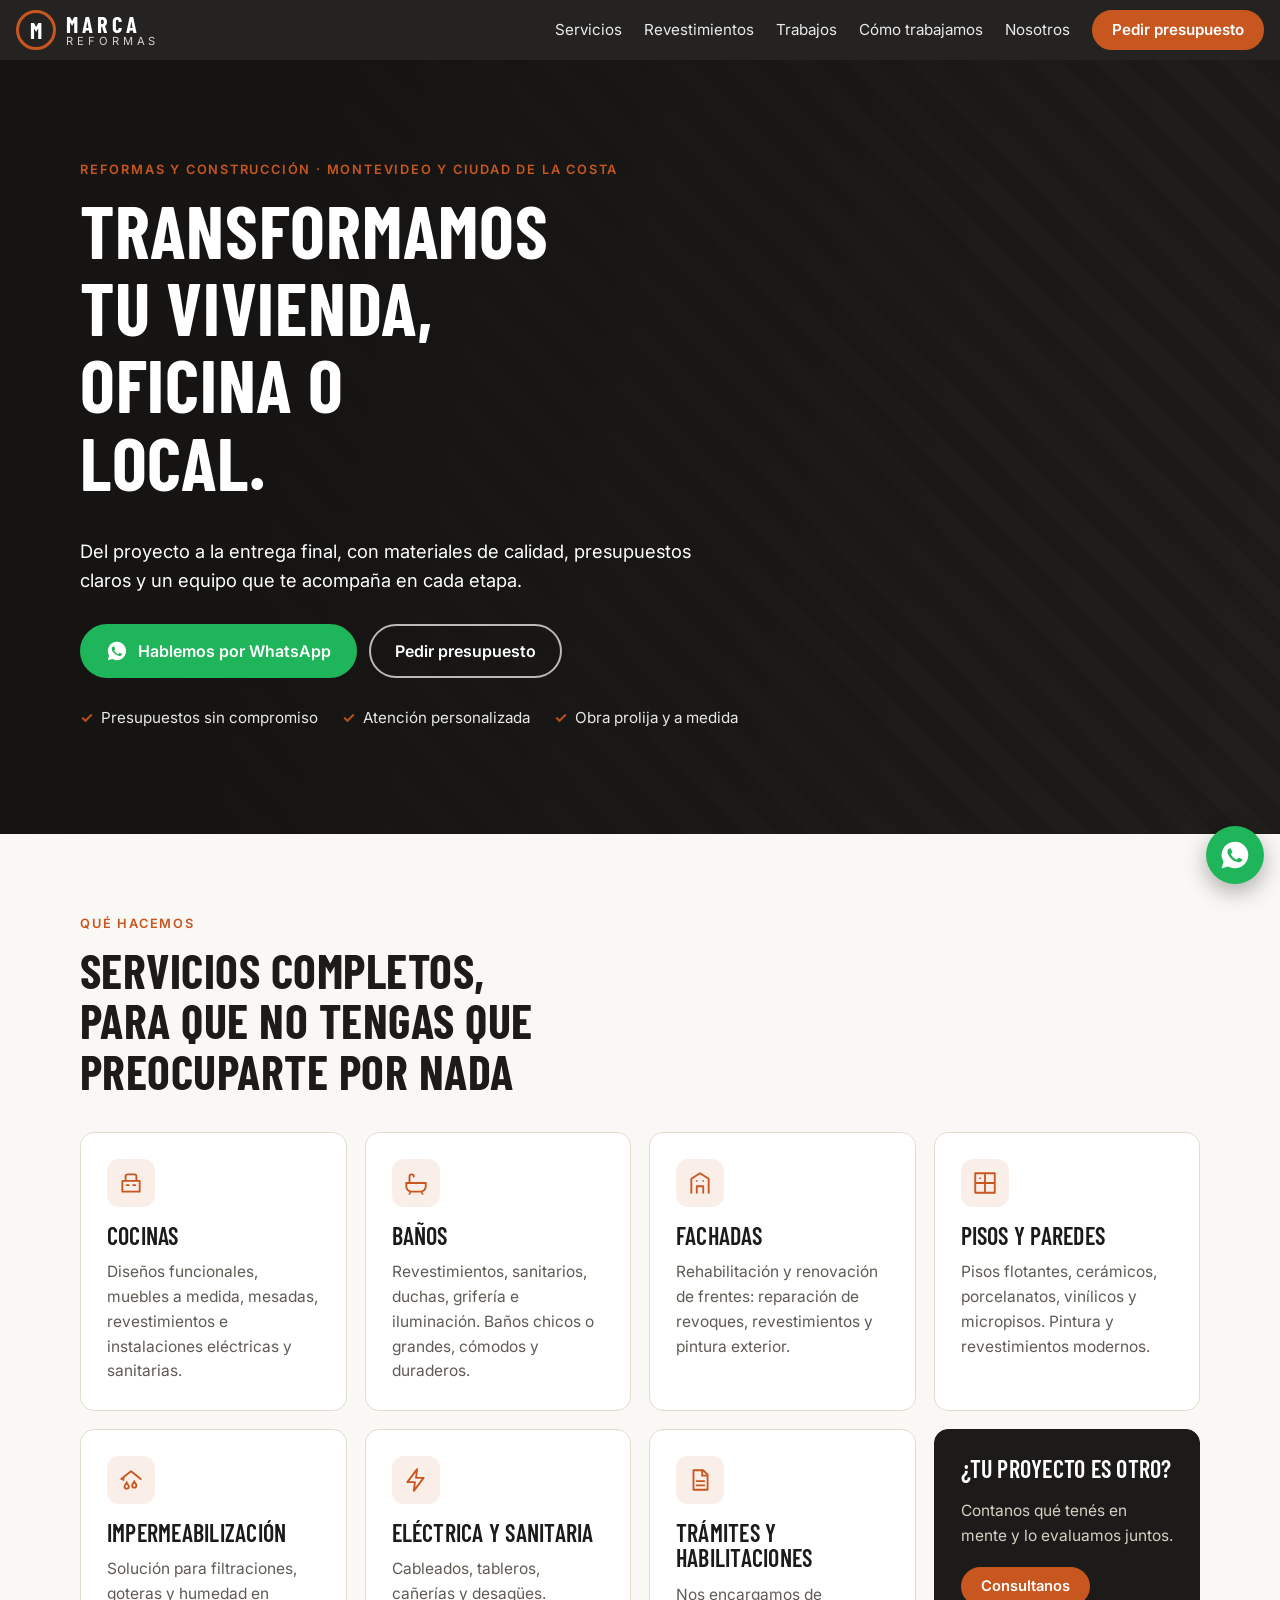
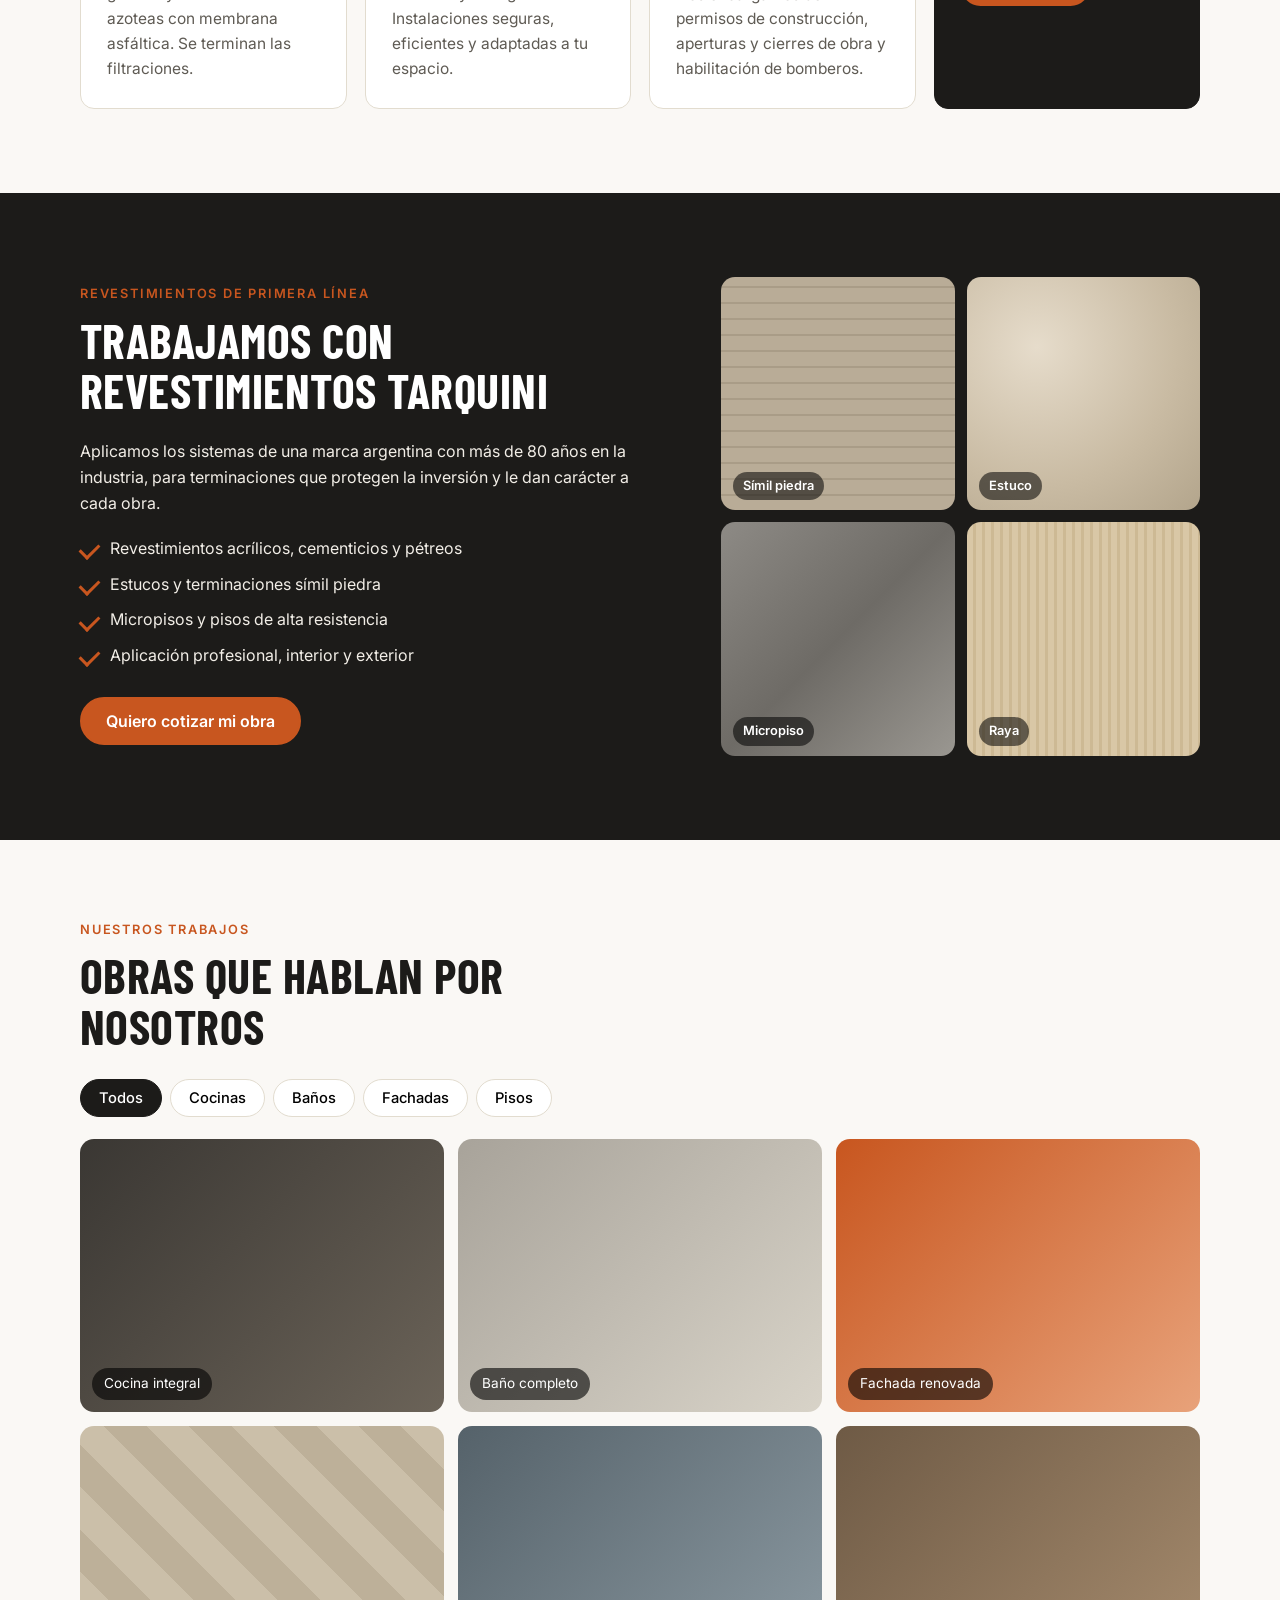
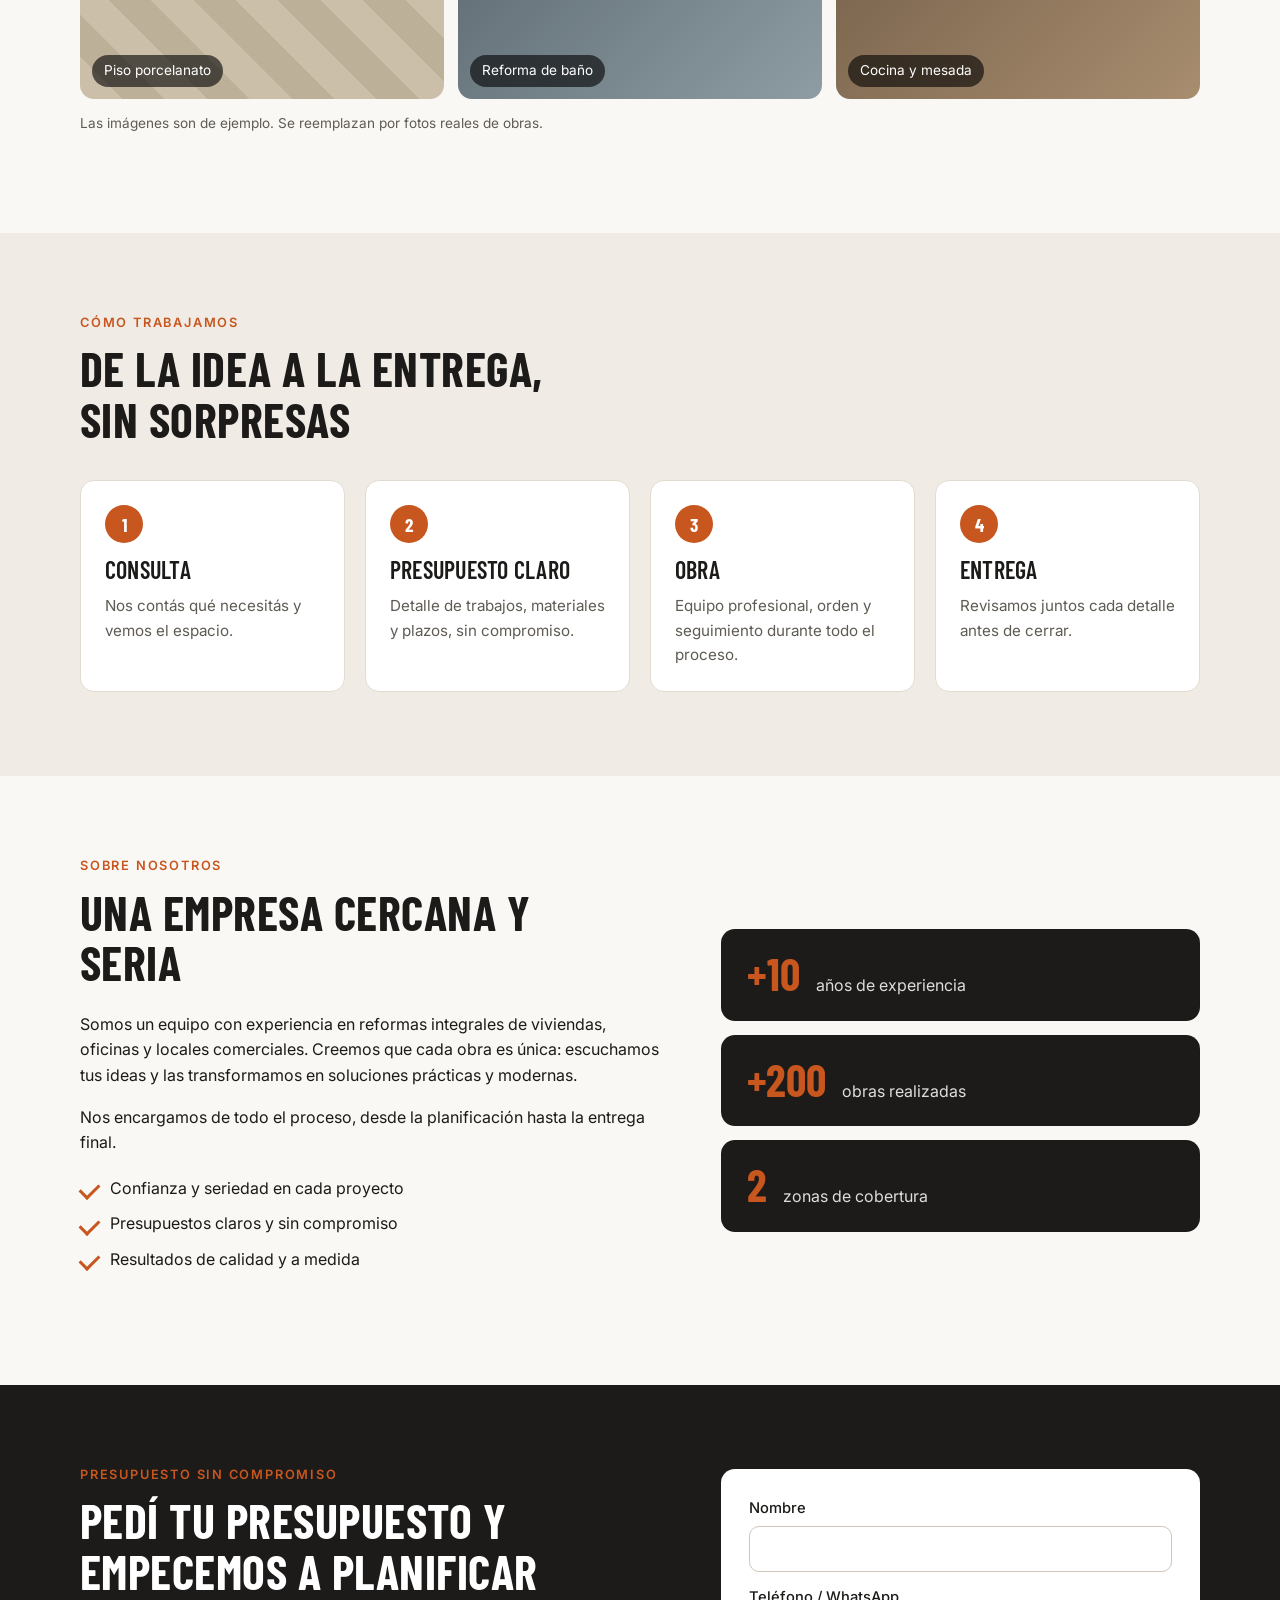
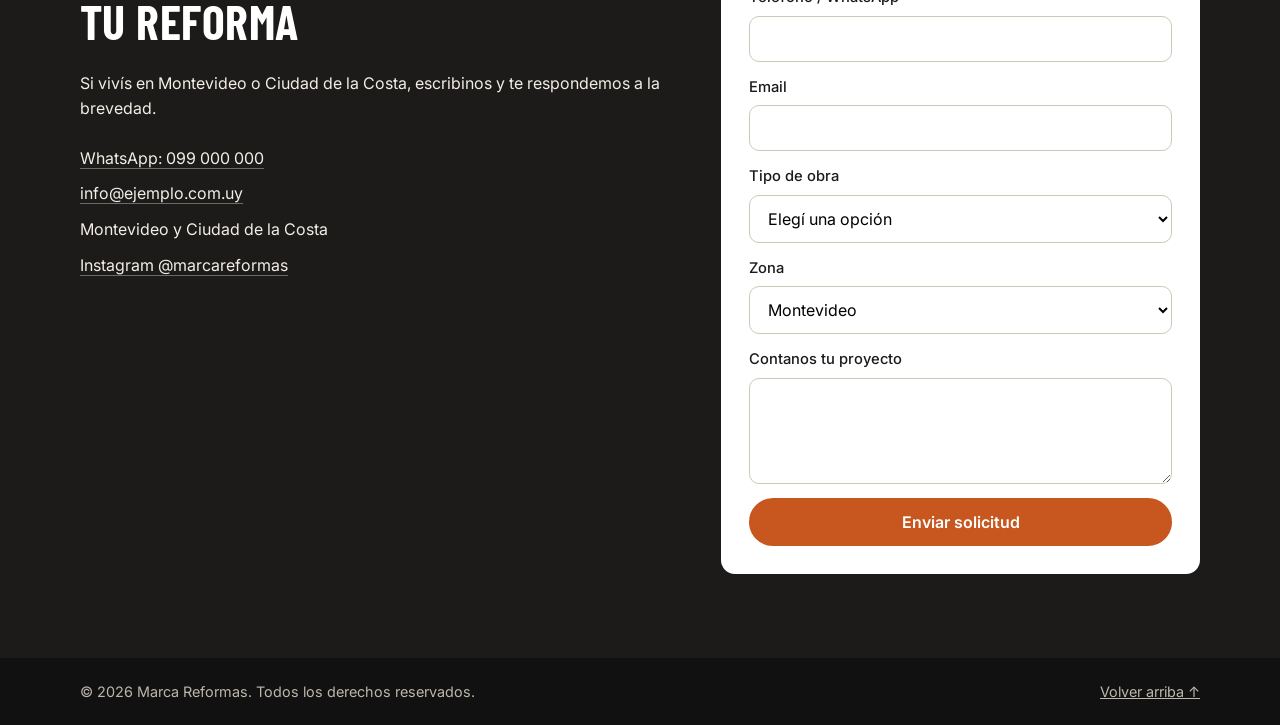
==== index.html @ 2202b960 "MVP" ====
<!doctype html>
<html lang="es">
<head>
<meta charset="utf-8">
<meta name="viewport" content="width=device-width, initial-scale=1">
<title>Marca Reformas | Reformas y construcción en Montevideo y Costa de Oro</title>
<meta name="description" content="Reformas de cocinas, baños, fachadas, revestimientos y pisos en Montevideo y Ciudad de la Costa. Presupuesto sin compromiso.">
<meta name="theme-color" content="#1c1b19">
<meta property="og:title" content="Marca Reformas">
<meta property="og:description" content="Reformas y construcción. Pedí tu presupuesto sin compromiso.">
<meta property="og:type" content="website">
<link rel="icon" href="img/favicon.svg" type="image/svg+xml">
<link rel="preconnect" href="https://fonts.googleapis.com">
<link rel="preconnect" href="https://fonts.gstatic.com" crossorigin>
<link href="https://fonts.googleapis.com/css2?family=Barlow+Condensed:wght@600;700&family=Inter:wght@400;500;600&display=swap" rel="stylesheet">
<link rel="stylesheet" href="css/styles.css">
<!-- TODO: completar datos reales en LocalBusiness -->
<script type="application/ld+json">
{"@context":"https://schema.org","@type":"HomeAndConstructionBusiness","name":"Marca Reformas","areaServed":["Montevideo","Ciudad de la Costa"],"telephone":"+59899000000","email":"info@ejemplo.com.uy"}
</script>
</head>
<body>

<header class="topbar" id="top">
  <a class="brand" href="#top" aria-label="Marca Reformas, inicio">
    <span class="brand-mark" aria-hidden="true">M</span>
    <span class="brand-text"><strong>MARCA</strong><small>Reformas</small></span>
  </a>
  <nav class="nav" id="nav" aria-label="Principal">
    <a href="#servicios">Servicios</a>
    <a href="#tarquini">Revestimientos</a>
    <a href="#trabajos">Trabajos</a>
    <a href="#proceso">Cómo trabajamos</a>
    <a href="#nosotros">Nosotros</a>
    <a href="#presupuesto" class="btn btn-sm">Pedir presupuesto</a>
  </nav>
  <button class="burger" id="burger" aria-label="Abrir menú" aria-expanded="false" aria-controls="nav"><span></span><span></span><span></span></button>
</header>

<main>

<!-- HERO -->
<section class="hero">
  <div class="hero-bg" role="img" aria-label="Foto de una obra terminada (reemplazar en img/hero.jpg)"></div>
  <div class="wrap hero-inner">
    <p class="eyebrow">Reformas y construcción · Montevideo y Ciudad de la Costa</p>
    <h1>Transformamos tu vivienda, oficina o local.</h1>
    <p class="lead">Del proyecto a la entrega final, con materiales de calidad, presupuestos claros y un equipo que te acompaña en cada etapa.</p>
    <div class="cta-row">
      <a class="btn btn-wa" data-wa href="https://wa.me/59897720859?text=Hola%2C%20quiero%20pedir%20un%20presupuesto" target="_blank" rel="noopener">
        <svg viewBox="0 0 24 24" aria-hidden="true"><path d="M12 2a10 10 0 0 0-8.6 15.1L2 22l5-1.3A10 10 0 1 0 12 2zm5.2 14.2c-.2.6-1.3 1.2-1.8 1.2-.5.1-1 .2-3.3-.7-2.8-1.2-4.6-4-4.7-4.2-.1-.2-1.100-1.500-1.100-2.800s.7-2 1-2.300c.2-.3.5-.3.700-.3h.5c.2 0 .4 0 .6.500l.8 2c.1.2.1.400 0 .5l-.4.600-.4.400c-.1.2-.3.300-.1.600.2.300.8 1.300 1.700 2.100 1.100 1 2.100 1.300 2.400 1.500.3.100.5.100.600-.1l.8-1c.2-.3.4-.2.600-.1l1.900.9c.3.100.5.200.5.300.100.100.100.600-.1 1.200z"/></svg>
        Hablemos por WhatsApp
      </a>
      <a class="btn btn-ghost" href="#presupuesto">Pedir presupuesto</a>
    </div>
    <ul class="hero-points">
      <li>Presupuestos sin compromiso</li>
      <li>Atención personalizada</li>
      <li>Obra prolija y a medida</li>
    </ul>
  </div>
</section>

<!-- SERVICIOS -->
<section class="section" id="servicios">
  <div class="wrap">
    <p class="eyebrow">Qué hacemos</p>
    <h2>Servicios completos, para que no tengas que preocuparte por nada</h2>
    <div class="cards">
      <article class="card">
        <div class="ico"><svg viewBox="0 0 24 24"><path d="M4 10h16v10H4zM7 10V6a2 2 0 0 1 2-2h6a2 2 0 0 1 2 2v4M8 14h2M14 14h2"/></svg></div>
        <h3>Cocinas</h3>
        <p>Diseños funcionales, muebles a medida, mesadas, revestimientos e instalaciones eléctricas y sanitarias.</p>
      </article>
      <article class="card">
        <div class="ico"><svg viewBox="0 0 24 24"><path d="M3 12h18v3a5 5 0 0 1-5 5H8a5 5 0 0 1-5-5zM6 12V6a2 2 0 0 1 4 0M7 20l-1 2M17 20l1 2"/></svg></div>
        <h3>Baños</h3>
        <p>Revestimientos, sanitarios, duchas, grifería e iluminación. Baños chicos o grandes, cómodos y duraderos.</p>
      </article>
      <article class="card">
        <div class="ico"><svg viewBox="0 0 24 24"><path d="M4 21V8l8-5 8 5v13M9 21v-6h6v6M9 10h.01M15 10h.01"/></svg></div>
        <h3>Fachadas</h3>
        <p>Rehabilitación y renovación de frentes: reparación de revoques, revestimientos y pintura exterior.</p>
      </article>
      <article class="card">
        <div class="ico"><svg viewBox="0 0 24 24"><path d="M3 3h18v18H3zM3 12h18M12 3v18M7.500 7.500h.01"/></svg></div>
        <h3>Pisos y paredes</h3>
        <p>Pisos flotantes, cerámicos, porcelanatos, vinílicos y micropisos. Pintura y revestimientos modernos.</p>
      </article>
      <article class="card">
        <div class="ico"><svg viewBox="0 0 24 24"><path d="M3 11l9-7 9 7M5 10v2M8 14c0 2 2 2 2 4a2 2 0 0 1-4 0c0-2 2-2 2-4zM15 13c0 2 2 2 2 4a2 2 0 0 1-4 0c0-2 2-2 2-4z"/></svg></div>
        <h3>Impermeabilización</h3>
        <p>Solución para filtraciones, goteras y humedad en azoteas con membrana asfáltica. Se terminan las filtraciones.</p>
      </article>
      <article class="card">
        <div class="ico"><svg viewBox="0 0 24 24"><path d="M13 2L4 14h7l-1 8 9-12h-7z"/></svg></div>
        <h3>Eléctrica y sanitaria</h3>
        <p>Cableados, tableros, cañerías y desagües. Instalaciones seguras, eficientes y adaptadas a tu espacio.</p>
      </article>
      <article class="card">
        <div class="ico"><svg viewBox="0 0 24 24"><path d="M6 3h9l4 4v14H6zM14 3v5h5M9 13h7M9 17h7"/></svg></div>
        <h3>Trámites y habilitaciones</h3>
        <p>Nos encargamos de permisos de construcción, aperturas y cierres de obra y habilitación de bomberos.</p>
      </article>
      <article class="card card-cta">
        <h3>¿Tu proyecto es otro?</h3>
        <p>Contanos qué tenés en mente y lo evaluamos juntos.</p>
        <a class="btn btn-sm" href="#presupuesto">Consultanos</a>
      </article>
    </div>
  </div>
</section>

<!-- TARQUINI -->
<section class="section section-dark" id="tarquini">
  <div class="wrap split">
    <div>
      <p class="eyebrow">Revestimientos de primera línea</p>
      <h2>Trabajamos con revestimientos Tarquini</h2>
      <p>Aplicamos los sistemas de una marca argentina con más de 80 años en la industria, para terminaciones que protegen la inversión y le dan carácter a cada obra.</p>
      <ul class="ticks">
        <li>Revestimientos acrílicos, cementicios y pétreos</li>
        <li>Estucos y terminaciones símil piedra</li>
        <li>Micropisos y pisos de alta resistencia</li>
        <li>Aplicación profesional, interior y exterior</li>
      </ul>
      <a class="btn" href="#presupuesto">Quiero cotizar mi obra</a>
      <!-- TODO: confirmar con el cliente si es aplicador oficial / distribuidor y si puede usar el logo y textos de Tarquini. Hasta entonces se muestra solo el nombre. -->
    </div>
    <div class="swatches" aria-label="Ejemplos de texturas (reemplazar por fotos de obras)">
      <div class="sw sw1"><span>Símil piedra</span></div>
      <div class="sw sw2"><span>Estuco</span></div>
      <div class="sw sw3"><span>Micropiso</span></div>
      <div class="sw sw4"><span>Raya</span></div>
    </div>
  </div>
</section>

<!-- TRABAJOS -->
<section class="section" id="trabajos">
  <div class="wrap">
    <p class="eyebrow">Nuestros trabajos</p>
    <h2>Obras que hablan por nosotros</h2>
    <div class="filters" role="tablist" aria-label="Filtrar trabajos">
      <button class="chip is-on" data-f="all">Todos</button>
      <button class="chip" data-f="cocinas">Cocinas</button>
      <button class="chip" data-f="banos">Baños</button>
      <button class="chip" data-f="fachadas">Fachadas</button>
      <button class="chip" data-f="pisos">Pisos</button>
    </div>
    <!-- Reemplazar cada .ph por <img src="img/trabajos/archivo.jpg" alt="descripción" loading="lazy"> -->
    <div class="gallery" id="gallery">
      <figure class="ph ph1" data-c="cocinas"><figcaption>Cocina integral</figcaption></figure>
      <figure class="ph ph2" data-c="banos"><figcaption>Baño completo</figcaption></figure>
      <figure class="ph ph3" data-c="fachadas"><figcaption>Fachada renovada</figcaption></figure>
      <figure class="ph ph4" data-c="pisos"><figcaption>Piso porcelanato</figcaption></figure>
      <figure class="ph ph5" data-c="banos"><figcaption>Reforma de baño</figcaption></figure>
      <figure class="ph ph6" data-c="cocinas"><figcaption>Cocina y mesada</figcaption></figure>
    </div>
    <p class="note">Las imágenes son de ejemplo. Se reemplazan por fotos reales de obras.</p>
  </div>
</section>

<!-- PROCESO -->
<section class="section section-alt" id="proceso">
  <div class="wrap">
    <p class="eyebrow">Cómo trabajamos</p>
    <h2>De la idea a la entrega, sin sorpresas</h2>
    <ol class="steps">
      <li><span class="n">1</span><h3>Consulta</h3><p>Nos contás qué necesitás y vemos el espacio.</p></li>
      <li><span class="n">2</span><h3>Presupuesto claro</h3><p>Detalle de trabajos, materiales y plazos, sin compromiso.</p></li>
      <li><span class="n">3</span><h3>Obra</h3><p>Equipo profesional, orden y seguimiento durante todo el proceso.</p></li>
      <li><span class="n">4</span><h3>Entrega</h3><p>Revisamos juntos cada detalle antes de cerrar.</p></li>
    </ol>
  </div>
</section>

<!-- NOSOTROS -->
<section class="section" id="nosotros">
  <div class="wrap split">
    <div>
      <p class="eyebrow">Sobre nosotros</p>
      <h2>Una empresa cercana y seria</h2>
      <p>Somos un equipo con experiencia en reformas integrales de viviendas, oficinas y locales comerciales. Creemos que cada obra es única: escuchamos tus ideas y las transformamos en soluciones prácticas y modernas.</p>
      <p>Nos encargamos de todo el proceso, desde la planificación hasta la entrega final.</p>
      <ul class="ticks">
        <li>Confianza y seriedad en cada proyecto</li>
        <li>Presupuestos claros y sin compromiso</li>
        <li>Resultados de calidad y a medida</li>
      </ul>
    </div>
    <div class="stats">
      <div><strong>+10</strong><span>años de experiencia</span></div>
      <div><strong>+200</strong><span>obras realizadas</span></div>
      <div><strong>2</strong><span>zonas de cobertura</span></div>
    </div>
    <!-- TODO: reemplazar cifras de ejemplo por datos reales o quitar el bloque -->
  </div>
</section>

<!-- PRESUPUESTO -->
<section class="section section-dark" id="presupuesto">
  <div class="wrap split form-split">
    <div>
      <p class="eyebrow">Presupuesto sin compromiso</p>
      <h2>Pedí tu presupuesto y empecemos a planificar tu reforma</h2>
      <p>Si vivís en Montevideo o Ciudad de la Costa, escribinos y te respondemos a la brevedad.</p>
      <ul class="contact">
        <li><a data-wa href="https://wa.me/59899000000" target="_blank" rel="noopener">WhatsApp: 099 000 000</a></li>
        <li><a href="mailto:info@ejemplo.com.uy">info@ejemplo.com.uy</a></li>
        <li>Montevideo y Ciudad de la Costa</li>
        <li><a href="#" rel="noopener">Instagram @marcareformas</a></li>
      </ul>
    </div>
    <form class="form" name="presupuesto" method="POST" action="/gracias.html" data-netlify="true" netlify-honeypot="bot-field">
      <input type="hidden" name="form-name" value="presupuesto">
      <p class="hp"><label>No completar: <input name="bot-field"></label></p>
      <label>Nombre<input type="text" name="nombre" required autocomplete="name"></label>
      <label>Teléfono / WhatsApp<input type="tel" name="telefono" required autocomplete="tel"></label>
      <label>Email<input type="email" name="email" autocomplete="email"></label>
      <label>Tipo de obra
        <select name="tipo" required>
          <option value="">Elegí una opción</option>
          <option>Cocina</option><option>Baño</option><option>Fachada</option>
          <option>Pisos y paredes</option><option>Impermeabilización</option>
          <option>Reforma integral</option><option>Otro</option>
        </select>
      </label>
      <label>Zona
        <select name="zona">
          <option>Montevideo</option><option>Ciudad de la Costa</option><option>Otra</option>
        </select>
      </label>
      <label>Contanos tu proyecto<textarea name="mensaje" rows="4"></textarea></label>
      <button class="btn btn-block" type="submit">Enviar solicitud</button>
    </form>
  </div>
</section>

</main>

<footer class="footer">
  <div class="wrap foot">
    <span>© <span id="year"></span> Marca Reformas. Todos los derechos reservados.</span>
    <a href="#top">Volver arriba ↑</a>
  </div>
</footer>

<a class="wa-float" data-wa href="https://wa.me/59899000000" target="_blank" rel="noopener" aria-label="Escribir por WhatsApp">
  <svg viewBox="0 0 24 24" aria-hidden="true"><path d="M12 2a10 10 0 0 0-8.6 15.1L2 22l5-1.3A10 10 0 1 0 12 2zm5.2 14.2c-.2.6-1.3 1.2-1.8 1.2-.5.1-1 .2-3.3-.7-2.8-1.2-4.6-4-4.7-4.2-.1-.2-1.100-1.500-1.100-2.800s.7-2 1-2.300c.2-.3.5-.3.700-.3h.5c.2 0 .4 0 .6.500l.8 2c.1.2.1.400 0 .5l-.4.600-.4.400c-.1.2-.3.300-.1.600.2.300.8 1.300 1.700 2.100 1.100 1 2.100 1.300 2.400 1.500.3.100.5.100.600-.1l.8-1c.2-.3.4-.2.600-.1l1.900.9c.3.100.5.200.5.300.100.100.100.600-.1 1.200z"/></svg>
</a>

<script src="js/main.js"></script>
</body>
</html>
---- css/styles.css ----
/* ===== Colores y tipografías: cambiar acá para adaptar a la marca ===== */
:root{
  --bg:#faf8f5;
  --bg-alt:#f0ece5;
  --ink:#1c1b19;
  --muted:#5f5b54;
  --dark:#1c1b19;
  --dark-2:#2a2825;
  --accent:#c8561f;       /* color de marca */
  --accent-ink:#ffffff;
  --line:#e2dccf;
  --wa:#1fb55a;
  --radius:14px;
  --f-head:"Barlow Condensed","Arial Narrow",sans-serif;
  --f-body:Inter,system-ui,-apple-system,"Segoe UI",sans-serif;
}
*{box-sizing:border-box}
html{scroll-behavior:smooth;scroll-padding-top:72px}
body{margin:0;background:var(--bg);color:var(--ink);font:400 16px/1.6 var(--f-body);-webkit-font-smoothing:antialiased}
img{max-width:100%;display:block}
a{color:inherit}
.wrap{width:min(1120px,100% - 32px);margin-inline:auto}
h1,h2,h3{font-family:var(--f-head);line-height:1.05;margin:0 0 .5em;letter-spacing:.01em;text-transform:uppercase}
h1{font-size:clamp(1.9rem,8vw,4.6rem);font-weight:700}
@media (max-width:860px){.hero h1{max-width:none}}
@media (min-width:861px){h1{font-size:clamp(3.2rem,6vw,4.6rem)}}
h2{font-size:clamp(2rem,4.6vw,3rem);font-weight:700;max-width:22ch}
h3{font-size:1.5rem;font-weight:600}
p{margin:0 0 1em}
.eyebrow{font:600 .8rem/1 var(--f-body);letter-spacing:.14em;text-transform:uppercase;color:var(--accent);margin-bottom:14px}
.lead{font-size:1.15rem;max-width:52ch}

/* Botones */
.btn{display:inline-flex;align-items:center;justify-content:center;gap:10px;background:var(--accent);color:var(--accent-ink);padding:14px 24px;border-radius:999px;font:600 1rem/1 var(--f-body);text-decoration:none;border:2px solid var(--accent);cursor:pointer;transition:transform .15s,filter .15s}
.btn:hover{transform:translateY(-2px);filter:brightness(1.08)}
.btn svg{width:22px;height:22px;fill:currentColor}
.btn-sm{padding:10px 18px;font-size:.92rem}
.btn-wa{background:var(--wa);border-color:var(--wa)}
.btn-ghost{background:transparent;color:#fff;border-color:rgba(255,255,255,.7)}
.btn-block{width:100%}
:focus-visible{outline:3px solid var(--accent);outline-offset:3px}

/* Topbar */
.topbar{position:sticky;top:0;z-index:50;display:flex;align-items:center;justify-content:space-between;gap:16px;padding:10px 16px;background:rgba(28,27,25,.96);backdrop-filter:blur(8px);color:#fff}
.brand{display:flex;align-items:center;gap:10px;text-decoration:none}
.brand-mark{display:grid;place-items:center;width:40px;height:40px;border-radius:50%;border:3px solid var(--accent);font:700 1.4rem/1 var(--f-head)}
.brand-text{display:flex;flex-direction:column;line-height:1}
.brand-text strong{font:700 1.4rem/1 var(--f-head);letter-spacing:.18em}
.brand-text small{font-size:.7rem;letter-spacing:.35em;opacity:.8;text-transform:uppercase}
.nav{display:flex;align-items:center;gap:22px}
.nav a{text-decoration:none;font-size:.95rem;opacity:.9}
.nav a:hover{opacity:1;color:#fff}
.nav .btn{opacity:1}
.burger{display:none;background:none;border:0;width:44px;height:44px;padding:10px;cursor:pointer}
.burger span{display:block;height:2px;background:#fff;margin:6px 0;transition:.2s}
@media (max-width:860px){
  .burger{display:block}
  .nav{position:fixed;inset:60px 0 auto 0;flex-direction:column;align-items:stretch;gap:0;background:var(--dark);padding:8px 16px 20px;transform:translateY(-120%);transition:transform .25s;border-bottom:1px solid #000}
  .nav.open{transform:none}
  .nav a{padding:14px 4px;border-bottom:1px solid rgba(255,255,255,.08)}
  .nav .btn{margin-top:14px;border:2px solid var(--accent)}
}

/* Hero */
.hero{position:relative;color:#fff;min-height:86vh;display:flex;align-items:center;overflow:hidden;background:var(--dark)}
.hero-bg{position:absolute;inset:0;background:
  linear-gradient(100deg,rgba(20,19,17,.92) 25%,rgba(20,19,17,.45)),
  url("../img/hero.jpg") center/cover no-repeat,
  repeating-linear-gradient(45deg,#2a2825 0 22px,#242220 22px 44px)}
.hero-inner{position:relative;padding:72px 0}
.hero h1{max-width:14ch}
.cta-row{display:flex;flex-wrap:wrap;gap:12px;margin:28px 0}
.hero-points{list-style:none;margin:0;padding:0;display:flex;flex-wrap:wrap;gap:8px 24px;font-size:.95rem;opacity:.9}
.hero-points li::before{content:"✓";color:var(--accent);font-weight:700;margin-right:8px}

/* Secciones */
.section{padding:84px 0}
.section-alt{background:var(--bg-alt)}
.section-dark{background:var(--dark);color:#f2eee7}
.section-dark h2,.section-dark h3{color:#fff}
.split{display:grid;grid-template-columns:1.1fr .9fr;gap:56px;align-items:center}
@media (max-width:860px){.split{grid-template-columns:1fr;gap:36px}.section{padding:60px 0}}

.cards{display:grid;grid-template-columns:repeat(auto-fill,minmax(250px,1fr));gap:18px;margin-top:36px}
.card{background:#fff;border:1px solid var(--line);border-radius:var(--radius);padding:26px;transition:transform .2s,box-shadow .2s}
.card:hover{transform:translateY(-4px);box-shadow:0 14px 30px rgba(0,0,0,.08)}
.card p{color:var(--muted);margin:0;font-size:.97rem}
.ico{width:48px;height:48px;border-radius:12px;background:rgba(200,86,31,.1);display:grid;place-items:center;margin-bottom:16px}
.ico svg{width:26px;height:26px;fill:none;stroke:var(--accent);stroke-width:1.7;stroke-linecap:round;stroke-linejoin:round}
.card-cta{background:var(--dark);color:#fff;border-color:var(--dark);display:flex;flex-direction:column;align-items:flex-start;gap:6px}
.card-cta h3{color:#fff}.card-cta p{color:#d6d0c4;margin-bottom:12px}

.ticks{list-style:none;margin:20px 0 28px;padding:0}
.ticks li{padding-left:30px;position:relative;margin-bottom:10px}
.ticks li::before{content:"";position:absolute;left:0;top:.45em;width:16px;height:9px;border-left:3px solid var(--accent);border-bottom:3px solid var(--accent);transform:rotate(-45deg)}

/* Muestras de texturas (placeholder) */
.swatches{display:grid;grid-template-columns:1fr 1fr;gap:12px}
.sw{aspect-ratio:1;border-radius:var(--radius);position:relative;overflow:hidden}
.sw span{position:absolute;left:12px;bottom:10px;font-size:.8rem;font-weight:600;background:rgba(0,0,0,.55);color:#fff;padding:4px 10px;border-radius:99px}
.sw1{background:repeating-linear-gradient(0deg,#b9ac97 0 14px,#a99c87 14px 16px),#b9ac97}
.sw2{background:radial-gradient(circle at 30% 30%,#e6dccb,#c9bba3 60%,#b3a58c)}
.sw3{background:linear-gradient(135deg,#8d8a85,#6e6b66 50%,#9a9791)}
.sw4{background:repeating-linear-gradient(90deg,#d9c7a6 0 6px,#cdb994 6px 9px)}

/* Galería */
.filters{display:flex;flex-wrap:wrap;gap:8px;margin:28px 0 22px}
.chip{border:1px solid var(--line);background:#fff;padding:9px 18px;border-radius:999px;font:500 .92rem var(--f-body);cursor:pointer}
.chip.is-on{background:var(--ink);color:#fff;border-color:var(--ink)}
.gallery{display:grid;grid-template-columns:repeat(3,1fr);gap:14px}
@media (max-width:860px){.gallery{grid-template-columns:repeat(2,1fr)}}
@media (max-width:520px){.gallery{grid-template-columns:1fr}}
.ph,.gallery img{margin:0;aspect-ratio:4/3;border-radius:var(--radius);object-fit:cover;width:100%}
.ph{position:relative;overflow:hidden}
.ph figcaption{position:absolute;left:12px;bottom:12px;background:rgba(0,0,0,.6);color:#fff;font-size:.85rem;padding:5px 12px;border-radius:99px}
.ph1{background:linear-gradient(135deg,#3a3733,#6b6358)}
.ph2{background:linear-gradient(135deg,#a8a39a,#d8d3c8)}
.ph3{background:linear-gradient(135deg,#c8561f,#e8a27a)}
.ph4{background:repeating-linear-gradient(45deg,#cbbfa9 0 30px,#bdb099 30px 60px)}
.ph5{background:linear-gradient(135deg,#55626a,#8e9ca4)}
.ph6{background:linear-gradient(135deg,#6e5a45,#a88d6f)}
.ph.hide{display:none}
.note{font-size:.85rem;color:var(--muted);margin-top:14px}

/* Proceso */
.steps{list-style:none;margin:36px 0 0;padding:0;display:grid;grid-template-columns:repeat(4,1fr);gap:20px}
@media (max-width:860px){.steps{grid-template-columns:1fr 1fr}}
@media (max-width:520px){.steps{grid-template-columns:1fr}}
.steps li{background:#fff;border-radius:var(--radius);padding:24px;border:1px solid var(--line)}
.steps p{color:var(--muted);margin:0;font-size:.95rem}
.n{display:grid;place-items:center;width:38px;height:38px;border-radius:50%;background:var(--accent);color:#fff;font:700 1.2rem var(--f-head);margin-bottom:14px}

/* Stats */
.stats{display:grid;gap:14px}
.stats div{background:var(--dark);color:#fff;border-radius:var(--radius);padding:22px 26px;display:flex;align-items:baseline;gap:16px}
.stats strong{font:700 2.8rem/1 var(--f-head);color:var(--accent)}
.stats span{opacity:.85}

/* Formulario */
.contact{list-style:none;padding:0;margin:24px 0 0}
.contact li{margin-bottom:10px}
.contact a{text-decoration:none;border-bottom:1px solid rgba(255,255,255,.35)}
.form{background:#fff;color:var(--ink);padding:28px;border-radius:var(--radius);display:grid;gap:14px}
.form label{display:grid;gap:6px;font-weight:500;font-size:.92rem}
.form input,.form select,.form textarea{font:400 1rem var(--f-body);padding:12px 14px;border:1px solid #cfc8ba;border-radius:10px;background:#fff;width:100%}
.form input:focus,.form select:focus,.form textarea:focus{outline:2px solid var(--accent);border-color:var(--accent)}
.hp{position:absolute;left:-9999px}
.form-split{align-items:start}

/* Footer y WhatsApp flotante */
.footer{background:#111;color:#bdb7ab;padding:22px 0;font-size:.9rem}
.foot{display:flex;justify-content:space-between;flex-wrap:wrap;gap:10px}
.wa-float{position:fixed;right:16px;bottom:16px;z-index:60;width:58px;height:58px;border-radius:50%;background:var(--wa);display:grid;place-items:center;box-shadow:0 8px 22px rgba(0,0,0,.3);transition:transform .15s}
.wa-float:hover{transform:scale(1.07)}
.wa-float svg{width:32px;height:32px;fill:#fff}

/* Entrada suave */
.reveal{opacity:0;transform:translateY(18px);transition:opacity .6s,transform .6s}
.reveal.in{opacity:1;transform:none}
@media (prefers-reduced-motion:reduce){html{scroll-behavior:auto}.reveal{opacity:1;transform:none;transition:none}}

/* Página de gracias */
.thanks{min-height:100vh;display:grid;place-items:center;text-align:center;padding:24px;background:var(--dark);color:#fff}
.thanks h1{margin-inline:auto}
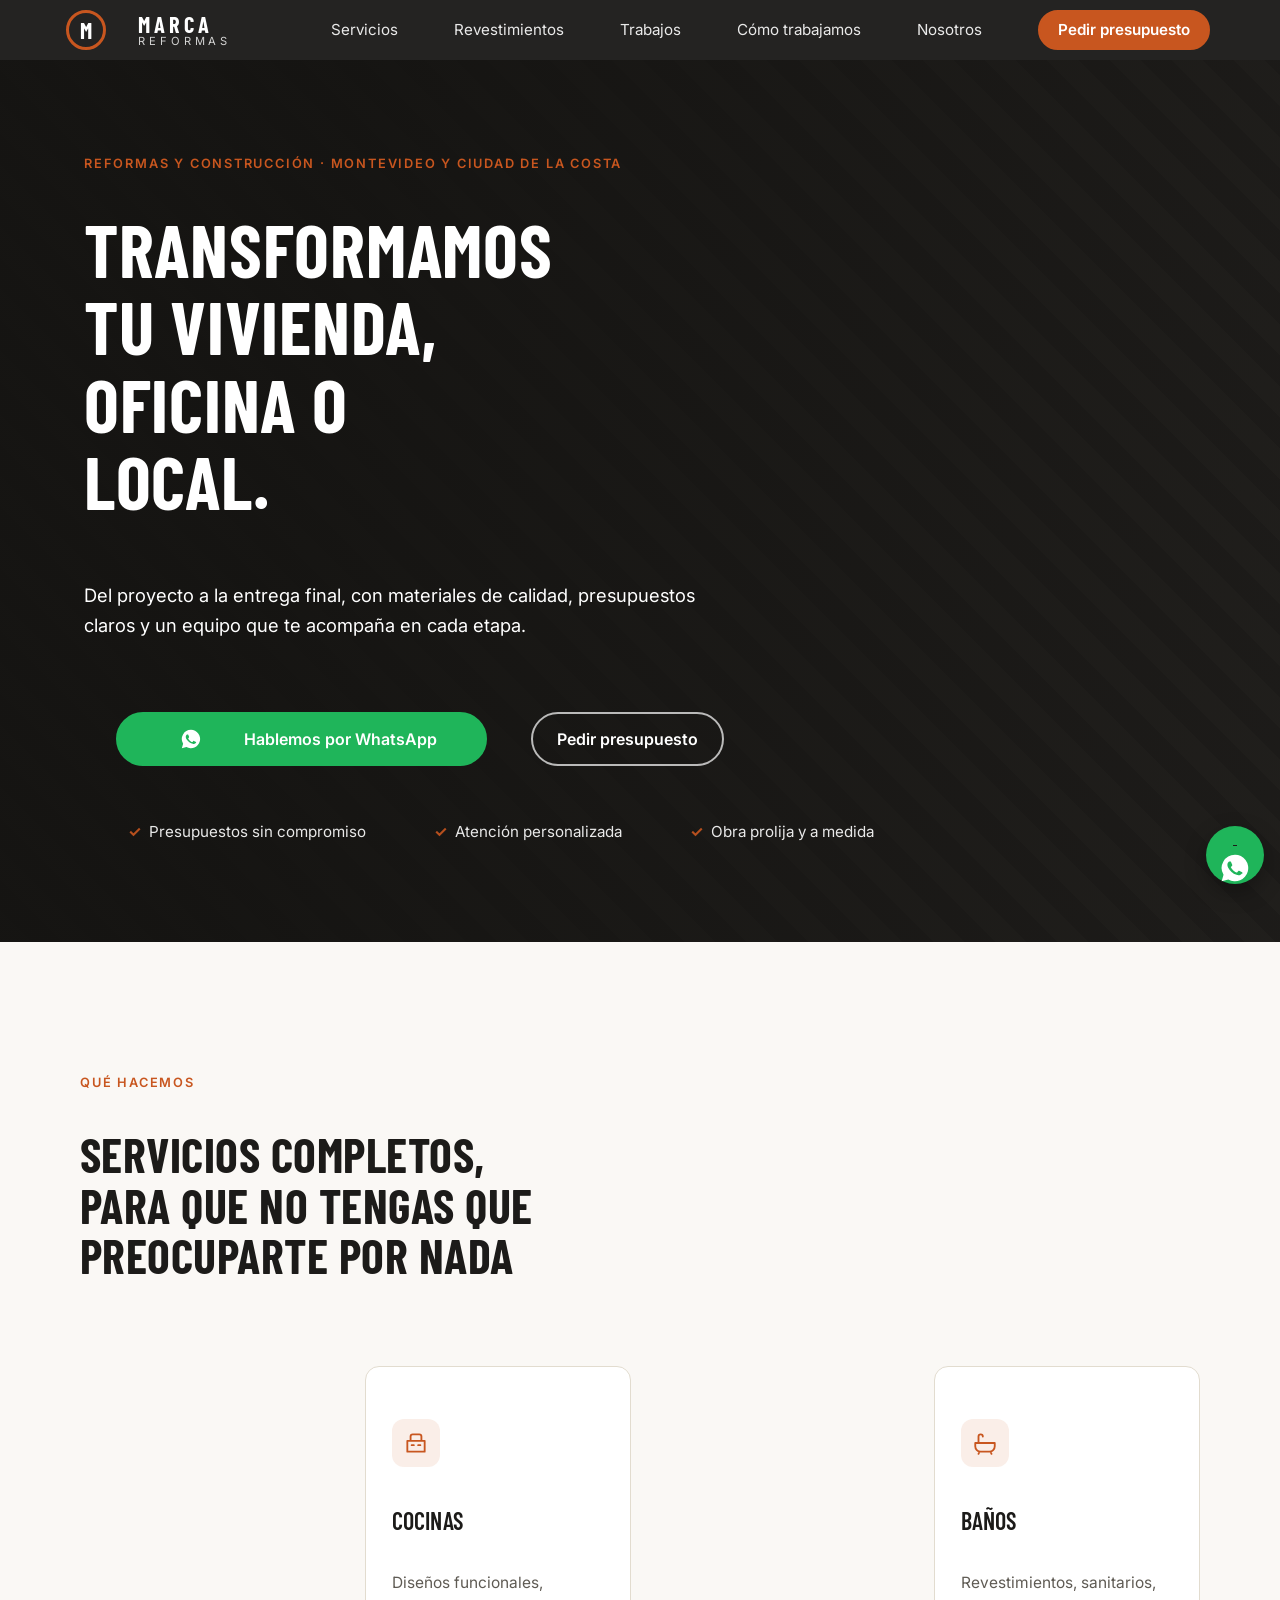
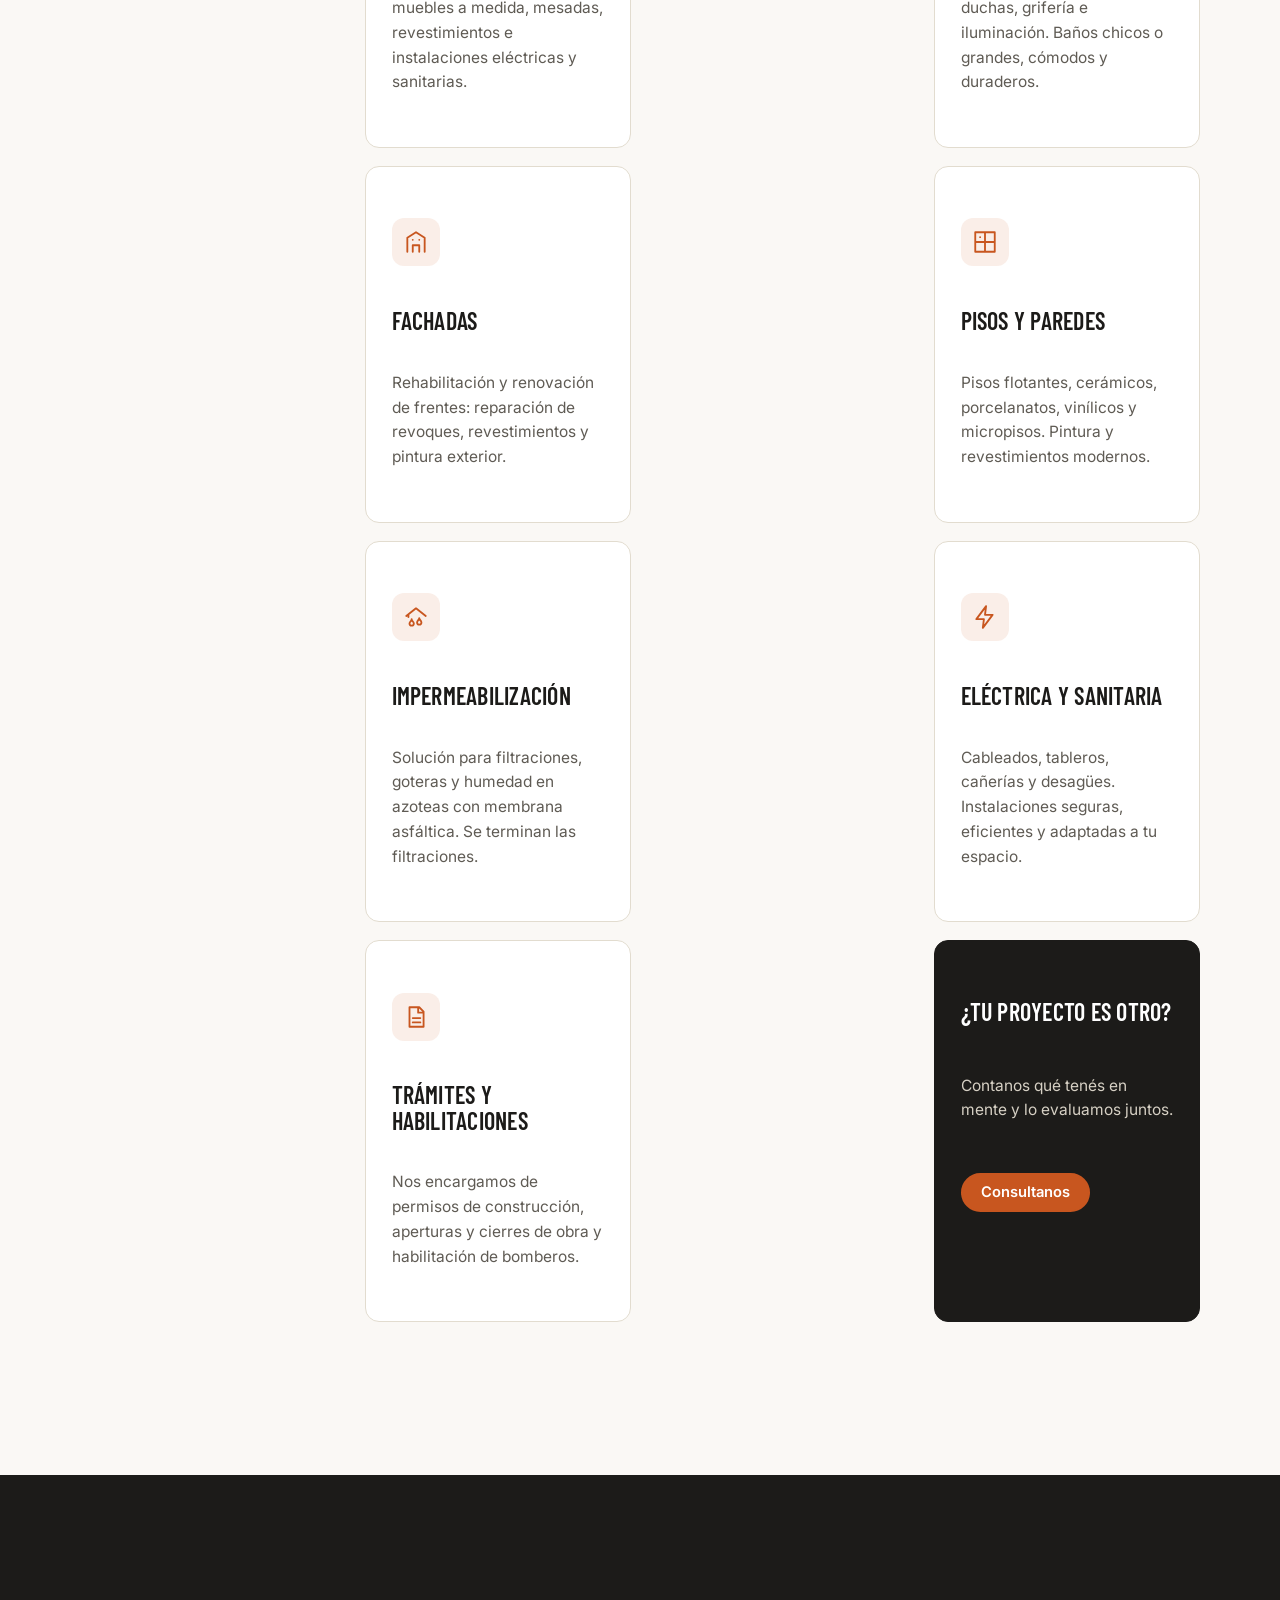
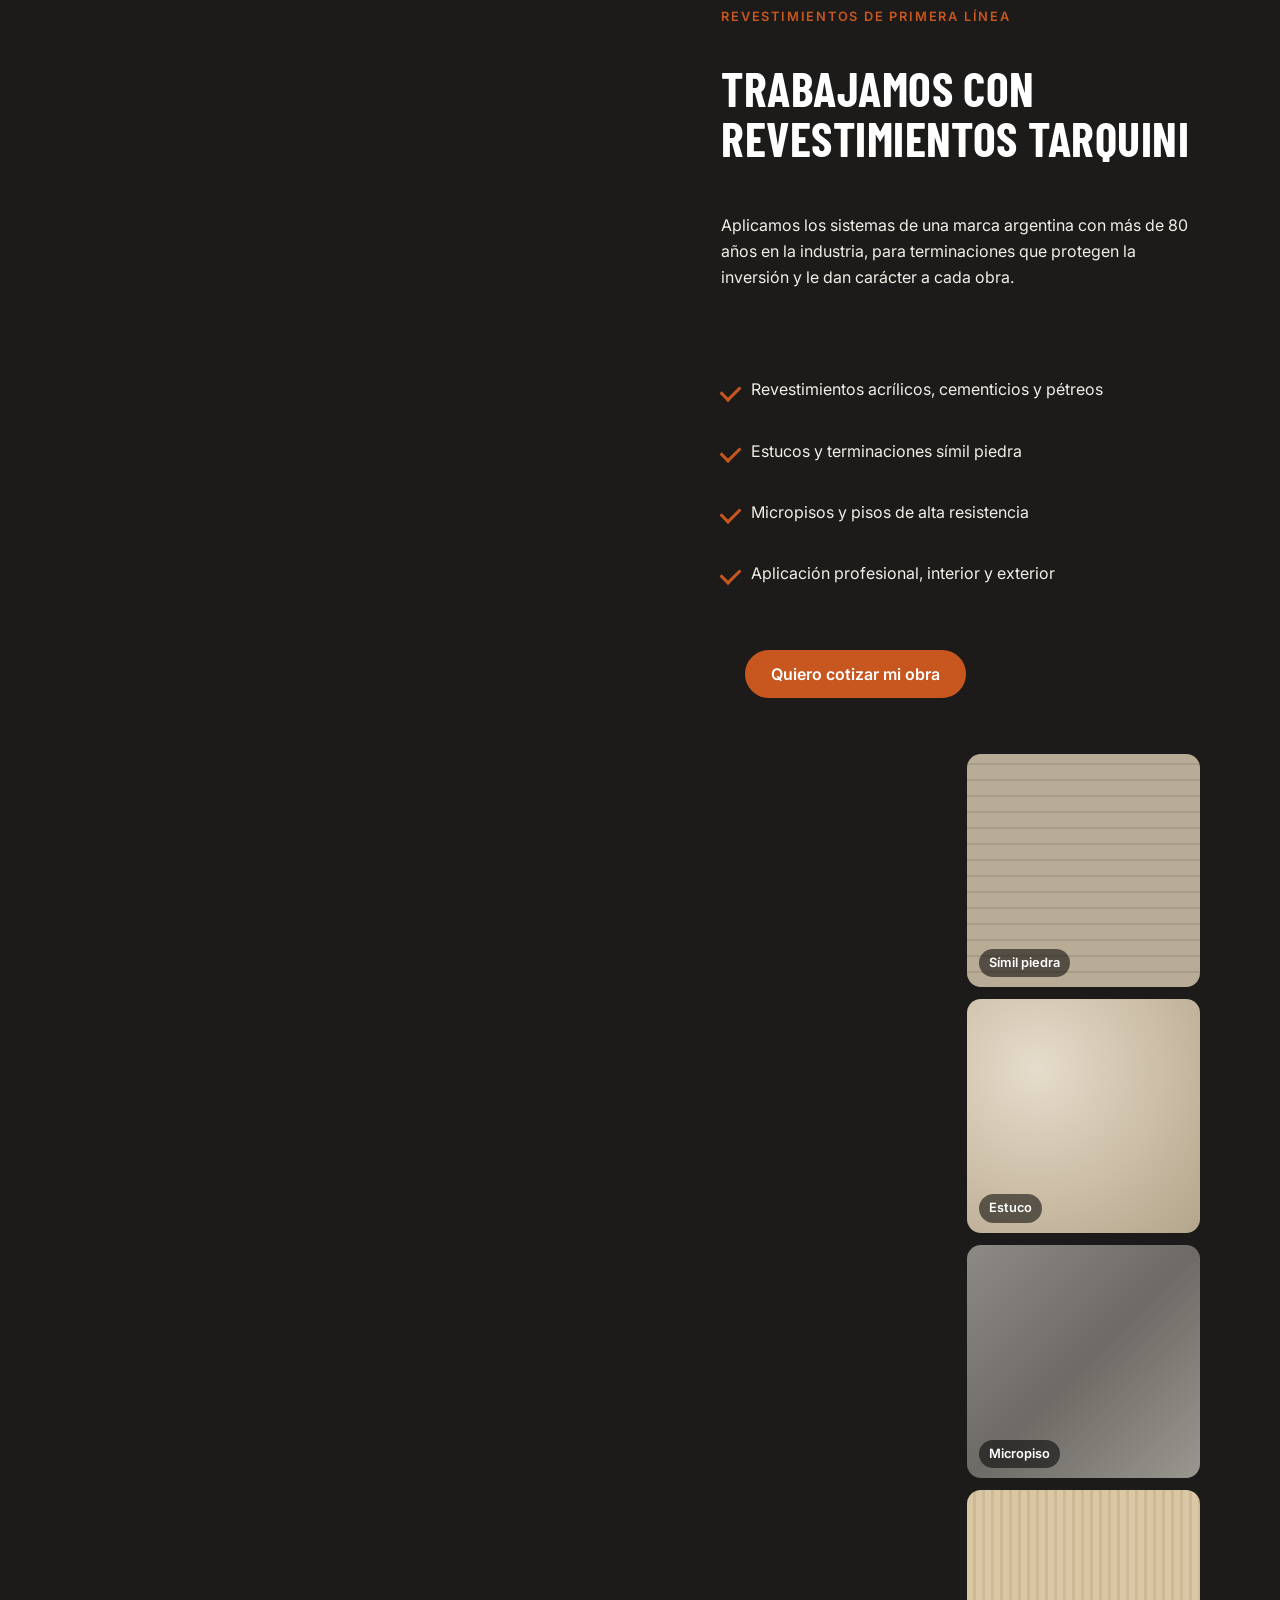
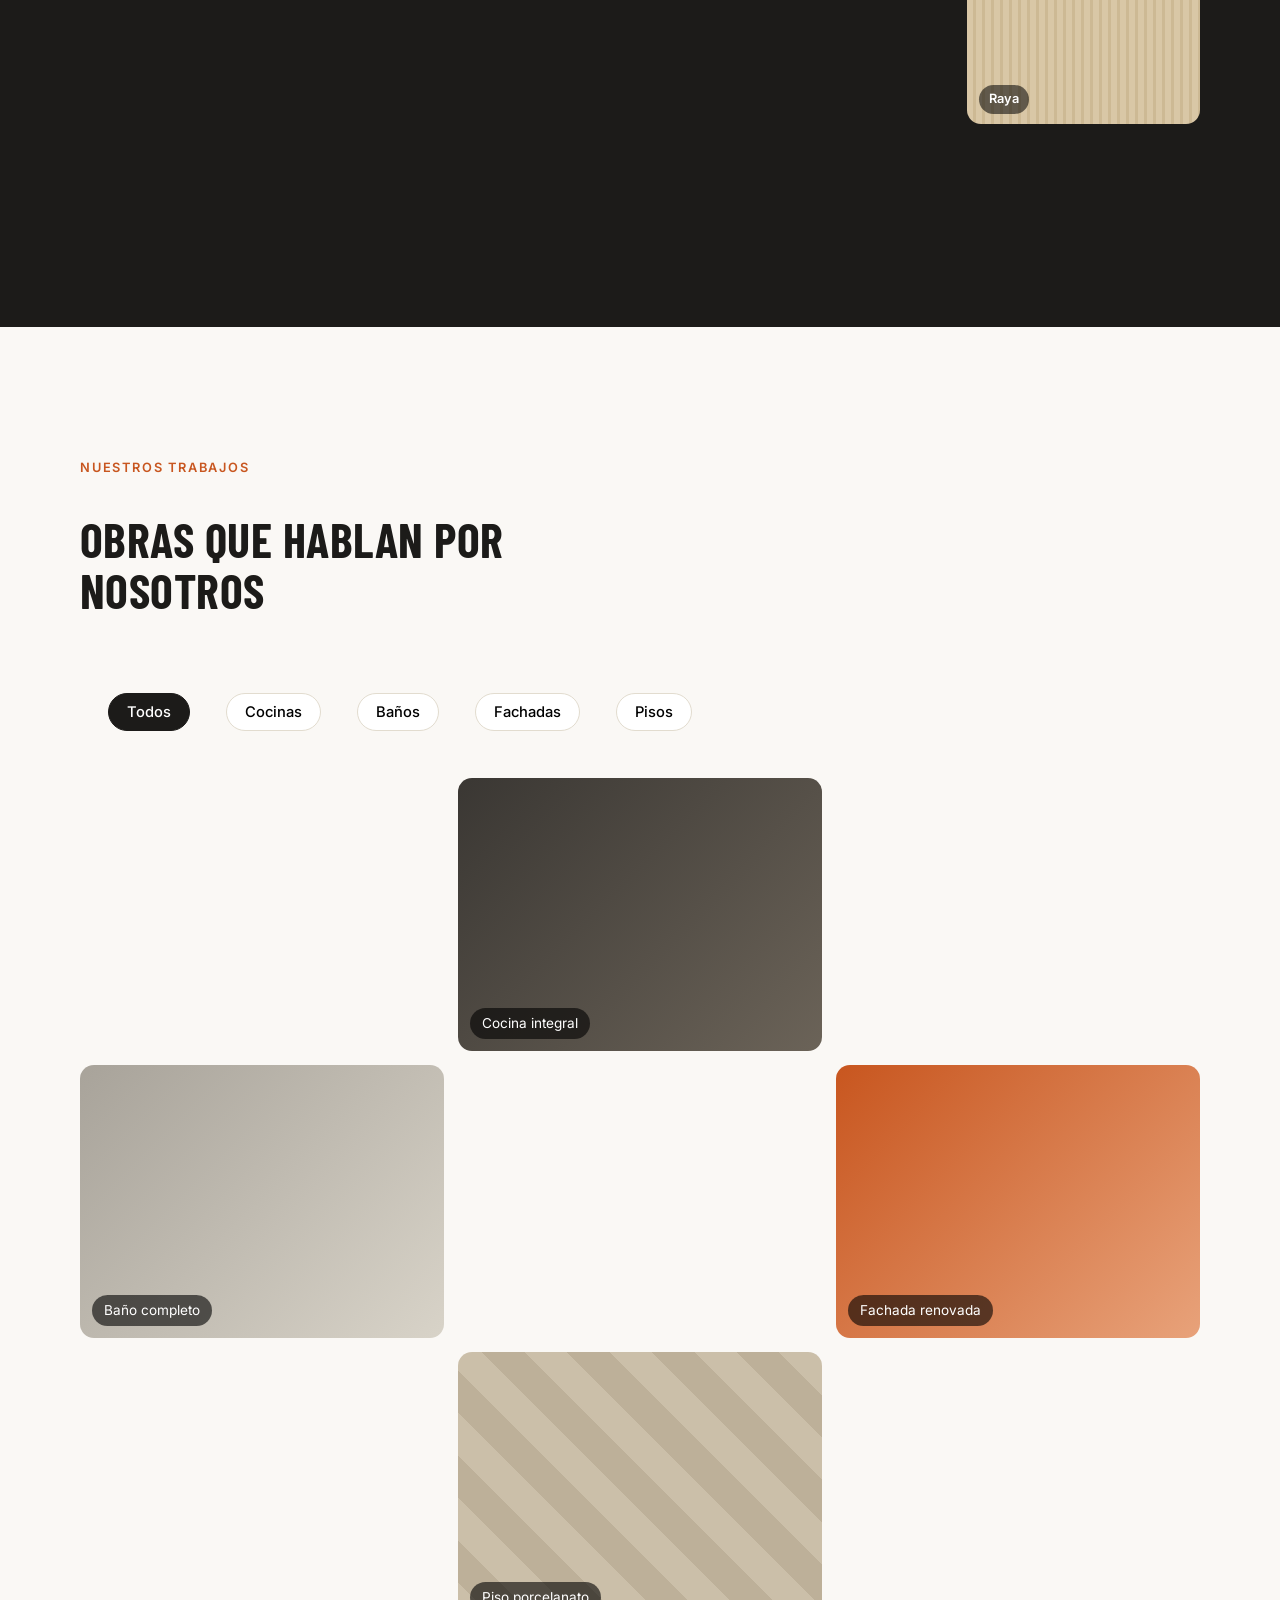
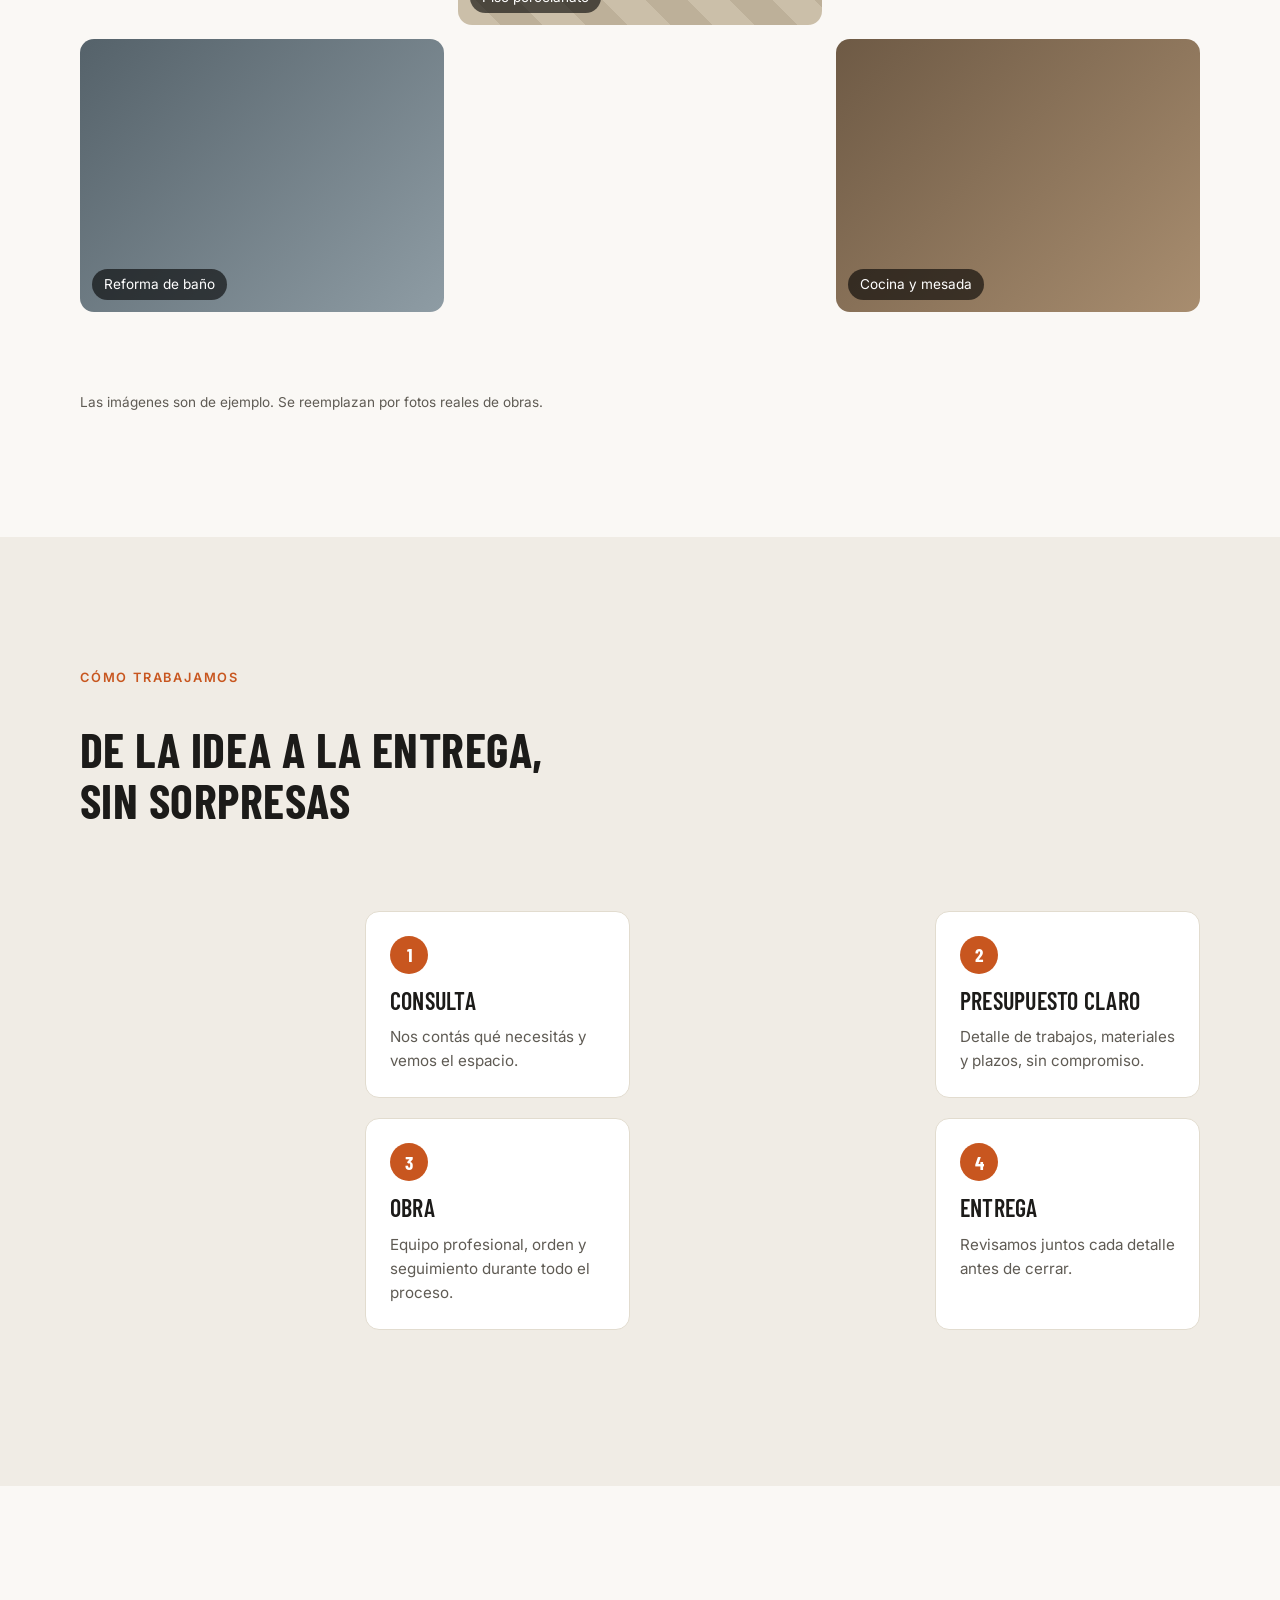
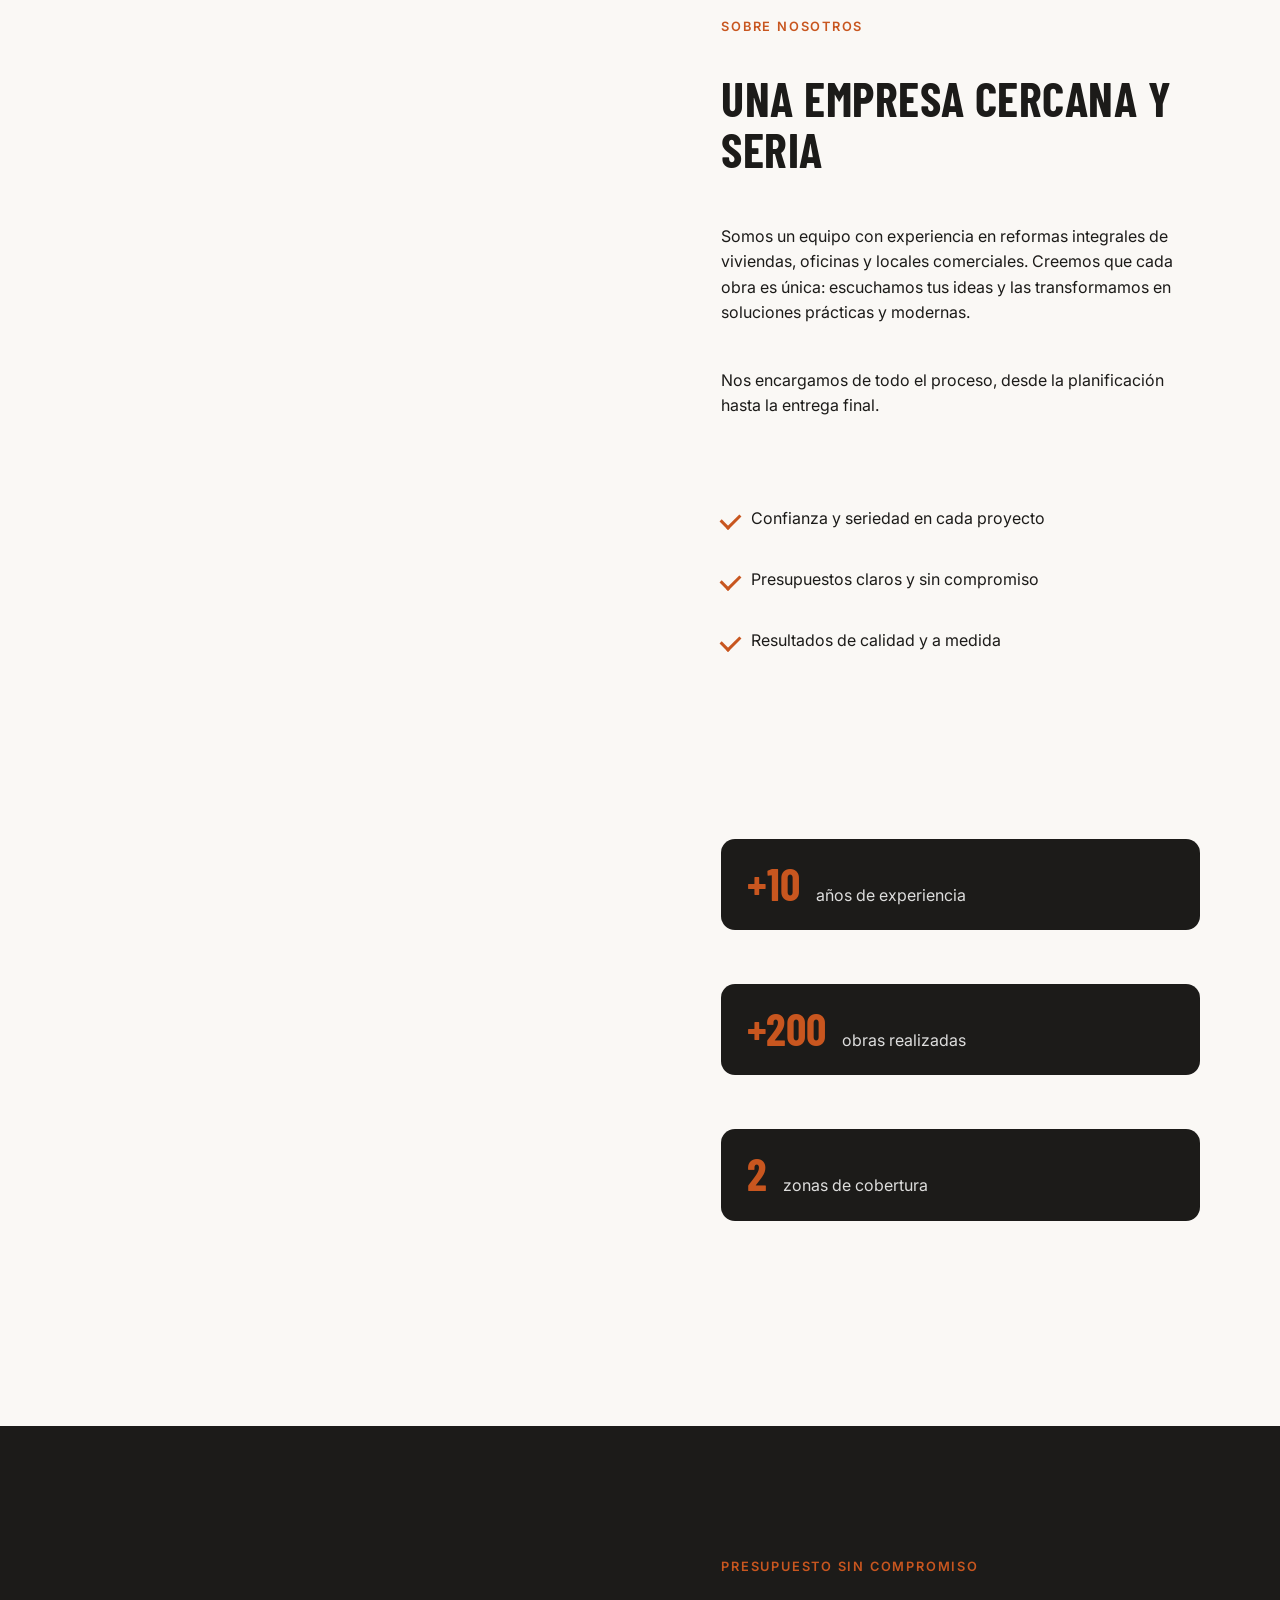
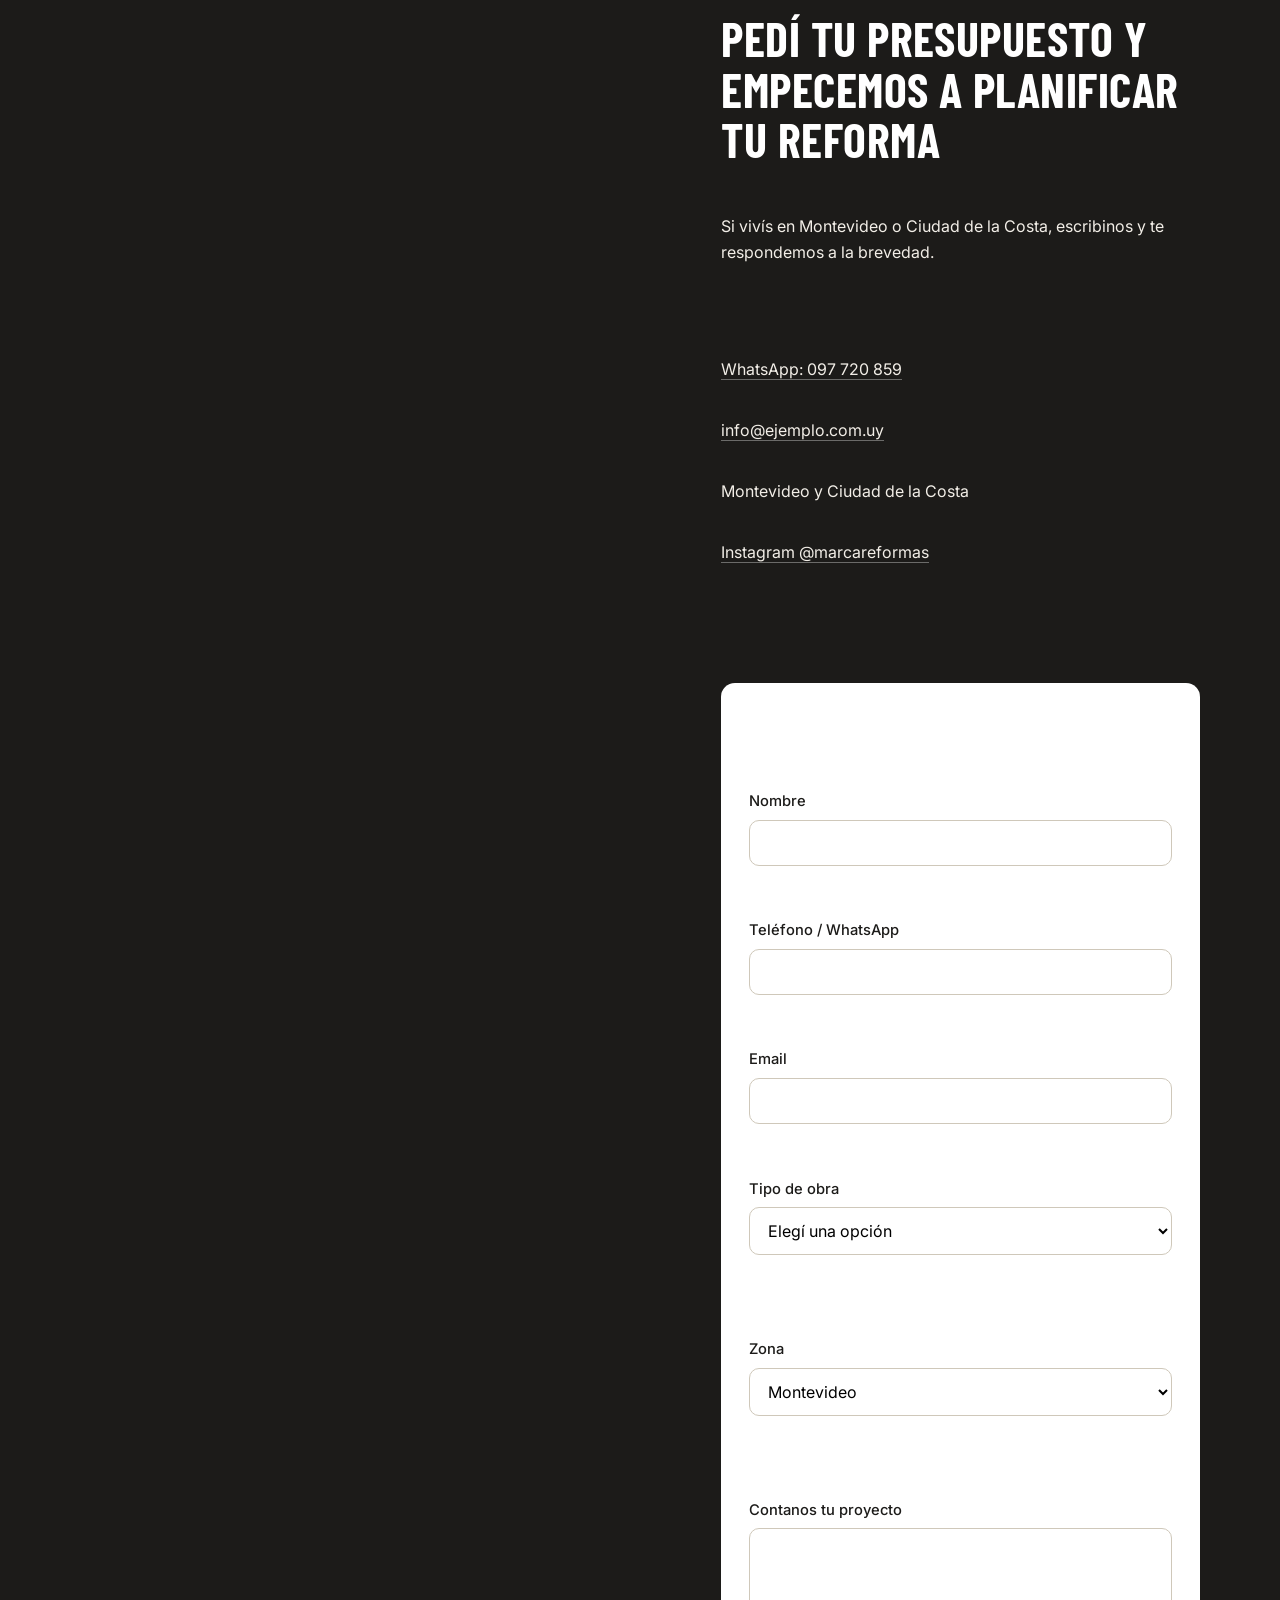
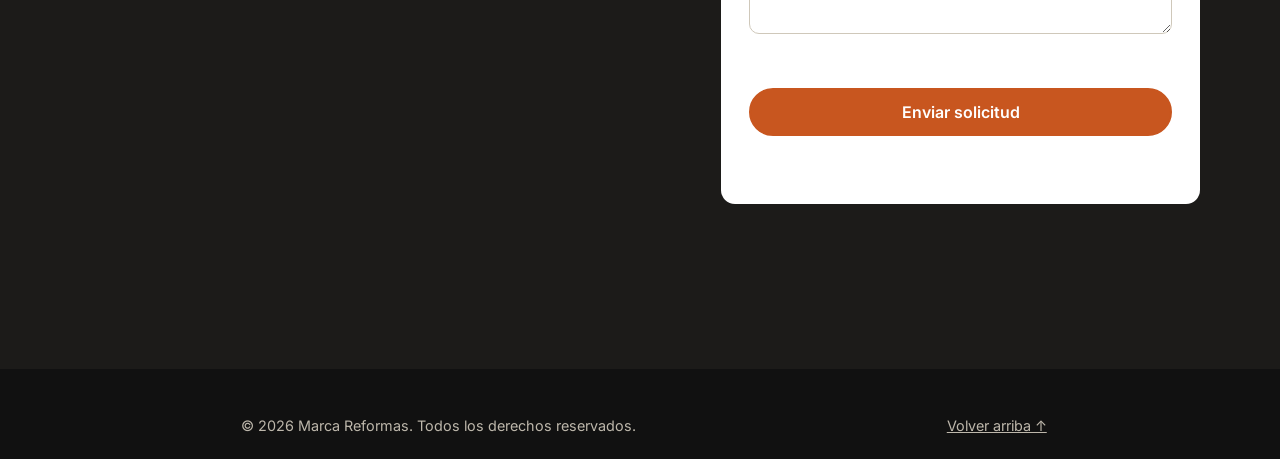
==== commit d4783847: "MVP5" ====
--- a/index.html
+++ b/index.html
@@ -1,255 +1,509 @@
 <!doctype html>
+
 <html lang="es">
+
 <head>
+
 <meta charset="utf-8">
+
 <meta name="viewport" content="width=device-width, initial-scale=1">
+
 <title>Marca Reformas | Reformas y construcción en Montevideo y Costa de Oro</title>
+
 <meta name="description" content="Reformas de cocinas, baños, fachadas, revestimientos y pisos en Montevideo y Ciudad de la Costa. Presupuesto sin compromiso.">
+
 <meta name="theme-color" content="#1c1b19">
+
 <meta property="og:title" content="Marca Reformas">
+
 <meta property="og:description" content="Reformas y construcción. Pedí tu presupuesto sin compromiso.">
+
 <meta property="og:type" content="website">
+
 <link rel="icon" href="img/favicon.svg" type="image/svg+xml">
+
 <link rel="preconnect" href="https://fonts.googleapis.com">
+
 <link rel="preconnect" href="https://fonts.gstatic.com" crossorigin>
+
 <link href="https://fonts.googleapis.com/css2?family=Barlow+Condensed:wght@600;700&family=Inter:wght@400;500;600&display=swap" rel="stylesheet">
+
 <link rel="stylesheet" href="css/styles.css">
+
 <!-- TODO: completar datos reales en LocalBusiness -->
+
 <script type="application/ld+json">
-{"@context":"https://schema.org","@type":"HomeAndConstructionBusiness","name":"Marca Reformas","areaServed":["Montevideo","Ciudad de la Costa"],"telephone":"+59899000000","email":"info@ejemplo.com.uy"}
+
+{"@context":"https://schema.org","@type":"HomeAndConstructionBusiness","name":"Marca Reformas","areaServed":["Montevideo","Ciudad de la Costa"],"telephone":"+59897720859","email":"info@ejemplo.com.uy"}
+
 </script>
+
 </head>
+
 <body>
 
+
+
 <header class="topbar" id="top">
-  <a class="brand" href="#top" aria-label="Marca Reformas, inicio">
-    <span class="brand-mark" aria-hidden="true">M</span>
-    <span class="brand-text"><strong>MARCA</strong><small>Reformas</small></span>
-  </a>
-  <nav class="nav" id="nav" aria-label="Principal">
-    <a href="#servicios">Servicios</a>
-    <a href="#tarquini">Revestimientos</a>
-    <a href="#trabajos">Trabajos</a>
-    <a href="#proceso">Cómo trabajamos</a>
-    <a href="#nosotros">Nosotros</a>
-    <a href="#presupuesto" class="btn btn-sm">Pedir presupuesto</a>
-  </nav>
-  <button class="burger" id="burger" aria-label="Abrir menú" aria-expanded="false" aria-controls="nav"><span></span><span></span><span></span></button>
+
+  <a class="brand" href="#top" aria-label="Marca Reformas, inicio">
+
+    <span class="brand-mark" aria-hidden="true">M</span>
+
+    <span class="brand-text"><strong>MARCA</strong><small>Reformas</small></span>
+
+  </a>
+
+  <nav class="nav" id="nav" aria-label="Principal">
+
+    <a href="#servicios">Servicios</a>
+
+    <a href="#tarquini">Revestimientos</a>
+
+    <a href="#trabajos">Trabajos</a>
+
+    <a href="#proceso">Cómo trabajamos</a>
+
+    <a href="#nosotros">Nosotros</a>
+
+    <a href="#presupuesto" class="btn btn-sm">Pedir presupuesto</a>
+
+  </nav>
+
+  <button class="burger" id="burger" aria-label="Abrir menú" aria-expanded="false" aria-controls="nav"><span></span><span></span><span></span></button>
+
 </header>
 
+
+
 <main>
 
+
+
 <!-- HERO -->
+
 <section class="hero">
-  <div class="hero-bg" role="img" aria-label="Foto de una obra terminada (reemplazar en img/hero.jpg)"></div>
-  <div class="wrap hero-inner">
-    <p class="eyebrow">Reformas y construcción · Montevideo y Ciudad de la Costa</p>
-    <h1>Transformamos tu vivienda, oficina o local.</h1>
-    <p class="lead">Del proyecto a la entrega final, con materiales de calidad, presupuestos claros y un equipo que te acompaña en cada etapa.</p>
-    <div class="cta-row">
-      <a class="btn btn-wa" data-wa href="https://wa.me/59897720859?text=Hola%2C%20quiero%20pedir%20un%20presupuesto" target="_blank" rel="noopener">
-        <svg viewBox="0 0 24 24" aria-hidden="true"><path d="M12 2a10 10 0 0 0-8.6 15.1L2 22l5-1.3A10 10 0 1 0 12 2zm5.2 14.2c-.2.6-1.3 1.2-1.8 1.2-.5.1-1 .2-3.3-.7-2.8-1.2-4.6-4-4.7-4.2-.1-.2-1.100-1.500-1.100-2.800s.7-2 1-2.300c.2-.3.5-.3.700-.3h.5c.2 0 .4 0 .6.500l.8 2c.1.2.1.400 0 .5l-.4.600-.4.400c-.1.2-.3.300-.1.600.2.300.8 1.300 1.700 2.100 1.100 1 2.100 1.300 2.400 1.500.3.100.5.100.600-.1l.8-1c.2-.3.4-.2.600-.1l1.900.9c.3.100.5.200.5.300.100.100.100.600-.1 1.200z"/></svg>
-        Hablemos por WhatsApp
-      </a>
-      <a class="btn btn-ghost" href="#presupuesto">Pedir presupuesto</a>
-    </div>
-    <ul class="hero-points">
-      <li>Presupuestos sin compromiso</li>
-      <li>Atención personalizada</li>
-      <li>Obra prolija y a medida</li>
-    </ul>
-  </div>
-</section>
+
+  <div class="hero-bg" role="img" aria-label="Foto de una obra terminada (reemplazar en img/hero.jpg)"></div>
+
+  <div class="wrap hero-inner">
+
+    <p class="eyebrow">Reformas y construcción · Montevideo y Ciudad de la Costa</p>
+
+    <h1>Transformamos tu vivienda, oficina o local.</h1>
+
+    <p class="lead">Del proyecto a la entrega final, con materiales de calidad, presupuestos claros y un equipo que te acompaña en cada etapa.</p>
+
+    <div class="cta-row">
+
+      <a class="btn btn-wa" href="https://wa.me/59897720859?text=Hola%2C%20quiero%20pedir%20un%20presupuesto" target="_blank" rel="noopener">
+
+        <svg viewBox="0 0 24 24" aria-hidden="true"><path d="M12 2a10 10 0 0 0-8.6 15.1L2 22l5-1.3A10 10 0 1 0 12 2zm5.2 14.2c-.2.6-1.3 1.2-1.8 1.2-.5.1-1 .2-3.3-.7-2.8-1.2-4.6-4-4.7-4.2-.1-.2-1.100-1.500-1.100-2.800s.7-2 1-2.300c.2-.3.5-.3.700-.3h.5c.2 0 .4 0 .6.500l.8 2c.1.2.1.400 0 .5l-.4.600-.4.400c-.1.2-.3.300-.1.600.2.300.8 1.300 1.700 2.100 1.100 1 2.100 1.300 2.400 1.500.3.100.5.100.600-.1l.8-1c.2-.3.4-.2.600-.1l1.900.9c.3.100.5.200.5.300.100.100.100.600-.1 1.200z"/></svg>
+
+        Hablemos por WhatsApp
+
+      </a>
+
+      <a class="btn btn-ghost" href="#presupuesto">Pedir presupuesto</a>
+
+    </div>
+
+    <ul class="hero-points">
+
+      <li>Presupuestos sin compromiso</li>
+
+      <li>Atención personalizada</li>
+
+      <li>Obra prolija y a medida</li>
+
+    </ul>
+
+  </div>
+
+</section>
+
+
 
 <!-- SERVICIOS -->
+
 <section class="section" id="servicios">
-  <div class="wrap">
-    <p class="eyebrow">Qué hacemos</p>
-    <h2>Servicios completos, para que no tengas que preocuparte por nada</h2>
-    <div class="cards">
-      <article class="card">
-        <div class="ico"><svg viewBox="0 0 24 24"><path d="M4 10h16v10H4zM7 10V6a2 2 0 0 1 2-2h6a2 2 0 0 1 2 2v4M8 14h2M14 14h2"/></svg></div>
-        <h3>Cocinas</h3>
-        <p>Diseños funcionales, muebles a medida, mesadas, revestimientos e instalaciones eléctricas y sanitarias.</p>
-      </article>
-      <article class="card">
-        <div class="ico"><svg viewBox="0 0 24 24"><path d="M3 12h18v3a5 5 0 0 1-5 5H8a5 5 0 0 1-5-5zM6 12V6a2 2 0 0 1 4 0M7 20l-1 2M17 20l1 2"/></svg></div>
-        <h3>Baños</h3>
-        <p>Revestimientos, sanitarios, duchas, grifería e iluminación. Baños chicos o grandes, cómodos y duraderos.</p>
-      </article>
-      <article class="card">
-        <div class="ico"><svg viewBox="0 0 24 24"><path d="M4 21V8l8-5 8 5v13M9 21v-6h6v6M9 10h.01M15 10h.01"/></svg></div>
-        <h3>Fachadas</h3>
-        <p>Rehabilitación y renovación de frentes: reparación de revoques, revestimientos y pintura exterior.</p>
-      </article>
-      <article class="card">
-        <div class="ico"><svg viewBox="0 0 24 24"><path d="M3 3h18v18H3zM3 12h18M12 3v18M7.500 7.500h.01"/></svg></div>
-        <h3>Pisos y paredes</h3>
-        <p>Pisos flotantes, cerámicos, porcelanatos, vinílicos y micropisos. Pintura y revestimientos modernos.</p>
-      </article>
-      <article class="card">
-        <div class="ico"><svg viewBox="0 0 24 24"><path d="M3 11l9-7 9 7M5 10v2M8 14c0 2 2 2 2 4a2 2 0 0 1-4 0c0-2 2-2 2-4zM15 13c0 2 2 2 2 4a2 2 0 0 1-4 0c0-2 2-2 2-4z"/></svg></div>
-        <h3>Impermeabilización</h3>
-        <p>Solución para filtraciones, goteras y humedad en azoteas con membrana asfáltica. Se terminan las filtraciones.</p>
-      </article>
-      <article class="card">
-        <div class="ico"><svg viewBox="0 0 24 24"><path d="M13 2L4 14h7l-1 8 9-12h-7z"/></svg></div>
-        <h3>Eléctrica y sanitaria</h3>
-        <p>Cableados, tableros, cañerías y desagües. Instalaciones seguras, eficientes y adaptadas a tu espacio.</p>
-      </article>
-      <article class="card">
-        <div class="ico"><svg viewBox="0 0 24 24"><path d="M6 3h9l4 4v14H6zM14 3v5h5M9 13h7M9 17h7"/></svg></div>
-        <h3>Trámites y habilitaciones</h3>
-        <p>Nos encargamos de permisos de construcción, aperturas y cierres de obra y habilitación de bomberos.</p>
-      </article>
-      <article class="card card-cta">
-        <h3>¿Tu proyecto es otro?</h3>
-        <p>Contanos qué tenés en mente y lo evaluamos juntos.</p>
-        <a class="btn btn-sm" href="#presupuesto">Consultanos</a>
-      </article>
-    </div>
-  </div>
-</section>
+
+  <div class="wrap">
+
+    <p class="eyebrow">Qué hacemos</p>
+
+    <h2>Servicios completos, para que no tengas que preocuparte por nada</h2>
+
+    <div class="cards">
+
+      <article class="card">
+
+        <div class="ico"><svg viewBox="0 0 24 24"><path d="M4 10h16v10H4zM7 10V6a2 2 0 0 1 2-2h6a2 2 0 0 1 2 2v4M8 14h2M14 14h2"/></svg></div>
+
+        <h3>Cocinas</h3>
+
+        <p>Diseños funcionales, muebles a medida, mesadas, revestimientos e instalaciones eléctricas y sanitarias.</p>
+
+      </article>
+
+      <article class="card">
+
+        <div class="ico"><svg viewBox="0 0 24 24"><path d="M3 12h18v3a5 5 0 0 1-5 5H8a5 5 0 0 1-5-5zM6 12V6a2 2 0 0 1 4 0M7 20l-1 2M17 20l1 2"/></svg></div>
+
+        <h3>Baños</h3>
+
+        <p>Revestimientos, sanitarios, duchas, grifería e iluminación. Baños chicos o grandes, cómodos y duraderos.</p>
+
+      </article>
+
+      <article class="card">
+
+        <div class="ico"><svg viewBox="0 0 24 24"><path d="M4 21V8l8-5 8 5v13M9 21v-6h6v6M9 10h.01M15 10h.01"/></svg></div>
+
+        <h3>Fachadas</h3>
+
+        <p>Rehabilitación y renovación de frentes: reparación de revoques, revestimientos y pintura exterior.</p>
+
+      </article>
+
+      <article class="card">
+
+        <div class="ico"><svg viewBox="0 0 24 24"><path d="M3 3h18v18H3zM3 12h18M12 3v18M7.500 7.500h.01"/></svg></div>
+
+        <h3>Pisos y paredes</h3>
+
+        <p>Pisos flotantes, cerámicos, porcelanatos, vinílicos y micropisos. Pintura y revestimientos modernos.</p>
+
+      </article>
+
+      <article class="card">
+
+        <div class="ico"><svg viewBox="0 0 24 24"><path d="M3 11l9-7 9 7M5 10v2M8 14c0 2 2 2 2 4a2 2 0 0 1-4 0c0-2 2-2 2-4zM15 13c0 2 2 2 2 4a2 2 0 0 1-4 0c0-2 2-2 2-4z"/></svg></div>
+
+        <h3>Impermeabilización</h3>
+
+        <p>Solución para filtraciones, goteras y humedad en azoteas con membrana asfáltica. Se terminan las filtraciones.</p>
+
+      </article>
+
+      <article class="card">
+
+        <div class="ico"><svg viewBox="0 0 24 24"><path d="M13 2L4 14h7l-1 8 9-12h-7z"/></svg></div>
+
+        <h3>Eléctrica y sanitaria</h3>
+
+        <p>Cableados, tableros, cañerías y desagües. Instalaciones seguras, eficientes y adaptadas a tu espacio.</p>
+
+      </article>
+
+      <article class="card">
+
+        <div class="ico"><svg viewBox="0 0 24 24"><path d="M6 3h9l4 4v14H6zM14 3v5h5M9 13h7M9 17h7"/></svg></div>
+
+        <h3>Trámites y habilitaciones</h3>
+
+        <p>Nos encargamos de permisos de construcción, aperturas y cierres de obra y habilitación de bomberos.</p>
+
+      </article>
+
+      <article class="card card-cta">
+
+        <h3>¿Tu proyecto es otro?</h3>
+
+        <p>Contanos qué tenés en mente y lo evaluamos juntos.</p>
+
+        <a class="btn btn-sm" href="#presupuesto">Consultanos</a>
+
+      </article>
+
+    </div>
+
+  </div>
+
+</section>
+
+
 
 <!-- TARQUINI -->
+
 <section class="section section-dark" id="tarquini">
-  <div class="wrap split">
-    <div>
-      <p class="eyebrow">Revestimientos de primera línea</p>
-      <h2>Trabajamos con revestimientos Tarquini</h2>
-      <p>Aplicamos los sistemas de una marca argentina con más de 80 años en la industria, para terminaciones que protegen la inversión y le dan carácter a cada obra.</p>
-      <ul class="ticks">
-        <li>Revestimientos acrílicos, cementicios y pétreos</li>
-        <li>Estucos y terminaciones símil piedra</li>
-        <li>Micropisos y pisos de alta resistencia</li>
-        <li>Aplicación profesional, interior y exterior</li>
-      </ul>
-      <a class="btn" href="#presupuesto">Quiero cotizar mi obra</a>
-      <!-- TODO: confirmar con el cliente si es aplicador oficial / distribuidor y si puede usar el logo y textos de Tarquini. Hasta entonces se muestra solo el nombre. -->
-    </div>
-    <div class="swatches" aria-label="Ejemplos de texturas (reemplazar por fotos de obras)">
-      <div class="sw sw1"><span>Símil piedra</span></div>
-      <div class="sw sw2"><span>Estuco</span></div>
-      <div class="sw sw3"><span>Micropiso</span></div>
-      <div class="sw sw4"><span>Raya</span></div>
-    </div>
-  </div>
-</section>
+
+  <div class="wrap split">
+
+    <div>
+
+      <p class="eyebrow">Revestimientos de primera línea</p>
+
+      <h2>Trabajamos con revestimientos Tarquini</h2>
+
+      <p>Aplicamos los sistemas de una marca argentina con más de 80 años en la industria, para terminaciones que protegen la inversión y le dan carácter a cada obra.</p>
+
+      <ul class="ticks">
+
+        <li>Revestimientos acrílicos, cementicios y pétreos</li>
+
+        <li>Estucos y terminaciones símil piedra</li>
+
+        <li>Micropisos y pisos de alta resistencia</li>
+
+        <li>Aplicación profesional, interior y exterior</li>
+
+      </ul>
+
+      <a class="btn" href="#presupuesto">Quiero cotizar mi obra</a>
+
+      <!-- TODO: confirmar con el cliente si es aplicador oficial / distribuidor y si puede usar el logo y textos de Tarquini. Hasta entonces se muestra solo el nombre. -->
+
+    </div>
+
+    <div class="swatches" aria-label="Ejemplos de texturas (reemplazar por fotos de obras)">
+
+      <div class="sw sw1"><span>Símil piedra</span></div>
+
+      <div class="sw sw2"><span>Estuco</span></div>
+
+      <div class="sw sw3"><span>Micropiso</span></div>
+
+      <div class="sw sw4"><span>Raya</span></div>
+
+    </div>
+
+  </div>
+
+</section>
+
+
 
 <!-- TRABAJOS -->
+
 <section class="section" id="trabajos">
-  <div class="wrap">
-    <p class="eyebrow">Nuestros trabajos</p>
-    <h2>Obras que hablan por nosotros</h2>
-    <div class="filters" role="tablist" aria-label="Filtrar trabajos">
-      <button class="chip is-on" data-f="all">Todos</button>
-      <button class="chip" data-f="cocinas">Cocinas</button>
-      <button class="chip" data-f="banos">Baños</button>
-      <button class="chip" data-f="fachadas">Fachadas</button>
-      <button class="chip" data-f="pisos">Pisos</button>
-    </div>
-    <!-- Reemplazar cada .ph por <img src="img/trabajos/archivo.jpg" alt="descripción" loading="lazy"> -->
-    <div class="gallery" id="gallery">
-      <figure class="ph ph1" data-c="cocinas"><figcaption>Cocina integral</figcaption></figure>
-      <figure class="ph ph2" data-c="banos"><figcaption>Baño completo</figcaption></figure>
-      <figure class="ph ph3" data-c="fachadas"><figcaption>Fachada renovada</figcaption></figure>
-      <figure class="ph ph4" data-c="pisos"><figcaption>Piso porcelanato</figcaption></figure>
-      <figure class="ph ph5" data-c="banos"><figcaption>Reforma de baño</figcaption></figure>
-      <figure class="ph ph6" data-c="cocinas"><figcaption>Cocina y mesada</figcaption></figure>
-    </div>
-    <p class="note">Las imágenes son de ejemplo. Se reemplazan por fotos reales de obras.</p>
-  </div>
-</section>
+
+  <div class="wrap">
+
+    <p class="eyebrow">Nuestros trabajos</p>
+
+    <h2>Obras que hablan por nosotros</h2>
+
+    <div class="filters" role="tablist" aria-label="Filtrar trabajos">
+
+      <button class="chip is-on" data-f="all">Todos</button>
+
+      <button class="chip" data-f="cocinas">Cocinas</button>
+
+      <button class="chip" data-f="banos">Baños</button>
+
+      <button class="chip" data-f="fachadas">Fachadas</button>
+
+      <button class="chip" data-f="pisos">Pisos</button>
+
+    </div>
+
+    <!-- Reemplazar cada .ph por <img src="img/trabajos/archivo.jpg" alt="descripción" loading="lazy"> -->
+
+    <div class="gallery" id="gallery">
+
+      <figure class="ph ph1" data-c="cocinas"><figcaption>Cocina integral</figcaption></figure>
+
+      <figure class="ph ph2" data-c="banos"><figcaption>Baño completo</figcaption></figure>
+
+      <figure class="ph ph3" data-c="fachadas"><figcaption>Fachada renovada</figcaption></figure>
+
+      <figure class="ph ph4" data-c="pisos"><figcaption>Piso porcelanato</figcaption></figure>
+
+      <figure class="ph ph5" data-c="banos"><figcaption>Reforma de baño</figcaption></figure>
+
+      <figure class="ph ph6" data-c="cocinas"><figcaption>Cocina y mesada</figcaption></figure>
+
+    </div>
+
+    <p class="note">Las imágenes son de ejemplo. Se reemplazan por fotos reales de obras.</p>
+
+  </div>
+
+</section>
+
+
 
 <!-- PROCESO -->
+
 <section class="section section-alt" id="proceso">
-  <div class="wrap">
-    <p class="eyebrow">Cómo trabajamos</p>
-    <h2>De la idea a la entrega, sin sorpresas</h2>
-    <ol class="steps">
-      <li><span class="n">1</span><h3>Consulta</h3><p>Nos contás qué necesitás y vemos el espacio.</p></li>
-      <li><span class="n">2</span><h3>Presupuesto claro</h3><p>Detalle de trabajos, materiales y plazos, sin compromiso.</p></li>
-      <li><span class="n">3</span><h3>Obra</h3><p>Equipo profesional, orden y seguimiento durante todo el proceso.</p></li>
-      <li><span class="n">4</span><h3>Entrega</h3><p>Revisamos juntos cada detalle antes de cerrar.</p></li>
-    </ol>
-  </div>
-</section>
+
+  <div class="wrap">
+
+    <p class="eyebrow">Cómo trabajamos</p>
+
+    <h2>De la idea a la entrega, sin sorpresas</h2>
+
+    <ol class="steps">
+
+      <li><span class="n">1</span><h3>Consulta</h3><p>Nos contás qué necesitás y vemos el espacio.</p></li>
+
+      <li><span class="n">2</span><h3>Presupuesto claro</h3><p>Detalle de trabajos, materiales y plazos, sin compromiso.</p></li>
+
+      <li><span class="n">3</span><h3>Obra</h3><p>Equipo profesional, orden y seguimiento durante todo el proceso.</p></li>
+
+      <li><span class="n">4</span><h3>Entrega</h3><p>Revisamos juntos cada detalle antes de cerrar.</p></li>
+
+    </ol>
+
+  </div>
+
+</section>
+
+
 
 <!-- NOSOTROS -->
+
 <section class="section" id="nosotros">
-  <div class="wrap split">
-    <div>
-      <p class="eyebrow">Sobre nosotros</p>
-      <h2>Una empresa cercana y seria</h2>
-      <p>Somos un equipo con experiencia en reformas integrales de viviendas, oficinas y locales comerciales. Creemos que cada obra es única: escuchamos tus ideas y las transformamos en soluciones prácticas y modernas.</p>
-      <p>Nos encargamos de todo el proceso, desde la planificación hasta la entrega final.</p>
-      <ul class="ticks">
-        <li>Confianza y seriedad en cada proyecto</li>
-        <li>Presupuestos claros y sin compromiso</li>
-        <li>Resultados de calidad y a medida</li>
-      </ul>
-    </div>
-    <div class="stats">
-      <div><strong>+10</strong><span>años de experiencia</span></div>
-      <div><strong>+200</strong><span>obras realizadas</span></div>
-      <div><strong>2</strong><span>zonas de cobertura</span></div>
-    </div>
-    <!-- TODO: reemplazar cifras de ejemplo por datos reales o quitar el bloque -->
-  </div>
-</section>
+
+  <div class="wrap split">
+
+    <div>
+
+      <p class="eyebrow">Sobre nosotros</p>
+
+      <h2>Una empresa cercana y seria</h2>
+
+      <p>Somos un equipo con experiencia en reformas integrales de viviendas, oficinas y locales comerciales. Creemos que cada obra es única: escuchamos tus ideas y las transformamos en soluciones prácticas y modernas.</p>
+
+      <p>Nos encargamos de todo el proceso, desde la planificación hasta la entrega final.</p>
+
+      <ul class="ticks">
+
+        <li>Confianza y seriedad en cada proyecto</li>
+
+        <li>Presupuestos claros y sin compromiso</li>
+
+        <li>Resultados de calidad y a medida</li>
+
+      </ul>
+
+    </div>
+
+    <div class="stats">
+
+      <div><strong>+10</strong><span>años de experiencia</span></div>
+
+      <div><strong>+200</strong><span>obras realizadas</span></div>
+
+      <div><strong>2</strong><span>zonas de cobertura</span></div>
+
+    </div>
+
+    <!-- TODO: reemplazar cifras de ejemplo por datos reales o quitar el bloque -->
+
+  </div>
+
+</section>
+
+
 
 <!-- PRESUPUESTO -->
+
 <section class="section section-dark" id="presupuesto">
-  <div class="wrap split form-split">
-    <div>
-      <p class="eyebrow">Presupuesto sin compromiso</p>
-      <h2>Pedí tu presupuesto y empecemos a planificar tu reforma</h2>
-      <p>Si vivís en Montevideo o Ciudad de la Costa, escribinos y te respondemos a la brevedad.</p>
-      <ul class="contact">
-        <li><a data-wa href="https://wa.me/59899000000" target="_blank" rel="noopener">WhatsApp: 099 000 000</a></li>
-        <li><a href="mailto:info@ejemplo.com.uy">info@ejemplo.com.uy</a></li>
-        <li>Montevideo y Ciudad de la Costa</li>
-        <li><a href="#" rel="noopener">Instagram @marcareformas</a></li>
-      </ul>
-    </div>
-    <form class="form" name="presupuesto" method="POST" action="/gracias.html" data-netlify="true" netlify-honeypot="bot-field">
-      <input type="hidden" name="form-name" value="presupuesto">
-      <p class="hp"><label>No completar: <input name="bot-field"></label></p>
-      <label>Nombre<input type="text" name="nombre" required autocomplete="name"></label>
-      <label>Teléfono / WhatsApp<input type="tel" name="telefono" required autocomplete="tel"></label>
-      <label>Email<input type="email" name="email" autocomplete="email"></label>
-      <label>Tipo de obra
-        <select name="tipo" required>
-          <option value="">Elegí una opción</option>
-          <option>Cocina</option><option>Baño</option><option>Fachada</option>
-          <option>Pisos y paredes</option><option>Impermeabilización</option>
-          <option>Reforma integral</option><option>Otro</option>
-        </select>
-      </label>
-      <label>Zona
-        <select name="zona">
-          <option>Montevideo</option><option>Ciudad de la Costa</option><option>Otra</option>
-        </select>
-      </label>
-      <label>Contanos tu proyecto<textarea name="mensaje" rows="4"></textarea></label>
-      <button class="btn btn-block" type="submit">Enviar solicitud</button>
-    </form>
-  </div>
-</section>
+
+  <div class="wrap split form-split">
+
+    <div>
+
+      <p class="eyebrow">Presupuesto sin compromiso</p>
+
+      <h2>Pedí tu presupuesto y empecemos a planificar tu reforma</h2>
+
+      <p>Si vivís en Montevideo o Ciudad de la Costa, escribinos y te respondemos a la brevedad.</p>
+
+      <ul class="contact">
+
+        <li><a href="https://wa.me/59897720859?text=Hola%2C%20quiero%20pedir%20un%20presupuesto" target="_blank" rel="noopener">WhatsApp: 097 720 859</a></li>
+
+        <li><a href="mailto:info@ejemplo.com.uy">info@ejemplo.com.uy</a></li>
+
+        <li>Montevideo y Ciudad de la Costa</li>
+
+        <li><a href="#" rel="noopener">Instagram @marcareformas</a></li>
+
+      </ul>
+
+    </div>
+
+    <form class="form" name="presupuesto" method="POST" action="/gracias.html" data-netlify="true" netlify-honeypot="bot-field">
+
+      <input type="hidden" name="form-name" value="presupuesto">
+
+      <p class="hp"><label>No completar: <input name="bot-field"></label></p>
+
+      <label>Nombre<input type="text" name="nombre" required autocomplete="name"></label>
+
+      <label>Teléfono / WhatsApp<input type="tel" name="telefono" required autocomplete="tel"></label>
+
+      <label>Email<input type="email" name="email" autocomplete="email"></label>
+
+      <label>Tipo de obra
+
+        <select name="tipo" required>
+
+          <option value="">Elegí una opción</option>
+
+          <option>Cocina</option><option>Baño</option><option>Fachada</option>
+
+          <option>Pisos y paredes</option><option>Impermeabilización</option>
+
+          <option>Reforma integral</option><option>Otro</option>
+
+        </select>
+
+      </label>
+
+      <label>Zona
+
+        <select name="zona">
+
+          <option>Montevideo</option><option>Ciudad de la Costa</option><option>Otra</option>
+
+        </select>
+
+      </label>
+
+      <label>Contanos tu proyecto<textarea name="mensaje" rows="4"></textarea></label>
+
+      <button class="btn btn-block" type="submit">Enviar solicitud</button>
+
+    </form>
+
+  </div>
+
+</section>
+
+
 
 </main>
 
+
+
 <footer class="footer">
-  <div class="wrap foot">
-    <span>© <span id="year"></span> Marca Reformas. Todos los derechos reservados.</span>
-    <a href="#top">Volver arriba ↑</a>
-  </div>
+
+  <div class="wrap foot">
+
+    <span>© <span id="year"></span> Marca Reformas. Todos los derechos reservados.</span>
+
+    <a href="#top">Volver arriba ↑</a>
+
+  </div>
+
 </footer>
 
-<a class="wa-float" data-wa href="https://wa.me/59899000000" target="_blank" rel="noopener" aria-label="Escribir por WhatsApp">
-  <svg viewBox="0 0 24 24" aria-hidden="true"><path d="M12 2a10 10 0 0 0-8.6 15.1L2 22l5-1.3A10 10 0 1 0 12 2zm5.2 14.2c-.2.6-1.3 1.2-1.8 1.2-.5.1-1 .2-3.3-.7-2.8-1.2-4.6-4-4.7-4.2-.1-.2-1.100-1.500-1.100-2.800s.7-2 1-2.300c.2-.3.5-.3.700-.3h.5c.2 0 .4 0 .6.500l.8 2c.1.2.1.400 0 .5l-.4.600-.4.400c-.1.2-.3.300-.1.600.2.300.8 1.300 1.700 2.100 1.100 1 2.100 1.300 2.400 1.500.3.100.5.100.600-.1l.8-1c.2-.3.4-.2.600-.1l1.900.9c.3.100.5.200.5.300.100.100.100.600-.1 1.200z"/></svg>
+
+
+<a class="wa-float" href="https://wa.me/59897720859?text=Hola%2C%20quiero%20pedir%20un%20presupuesto" target="_blank" rel="noopener" aria-label="Escribir por WhatsApp">
+
+  <svg viewBox="0 0 24 24" aria-hidden="true"><path d="M12 2a10 10 0 0 0-8.6 15.1L2 22l5-1.3A10 10 0 1 0 12 2zm5.2 14.2c-.2.6-1.3 1.2-1.8 1.2-.5.1-1 .2-3.3-.7-2.8-1.2-4.6-4-4.7-4.2-.1-.2-1.100-1.500-1.100-2.800s.7-2 1-2.300c.2-.3.5-.3.700-.3h.5c.2 0 .4 0 .6.500l.8 2c.1.2.1.400 0 .5l-.4.600-.4.400c-.1.2-.3.300-.1.600.2.300.8 1.300 1.700 2.100 1.100 1 2.100 1.300 2.400 1.500.3.100.5.100.600-.1l.8-1c.2-.3.4-.2.600-.1l1.900.9c.3.100.5.200.5.300.100.100.100.600-.1 1.200z"/></svg>
+
 </a>
 
+
+
 <script src="js/main.js"></script>
+
 </body>
+
 </html>
